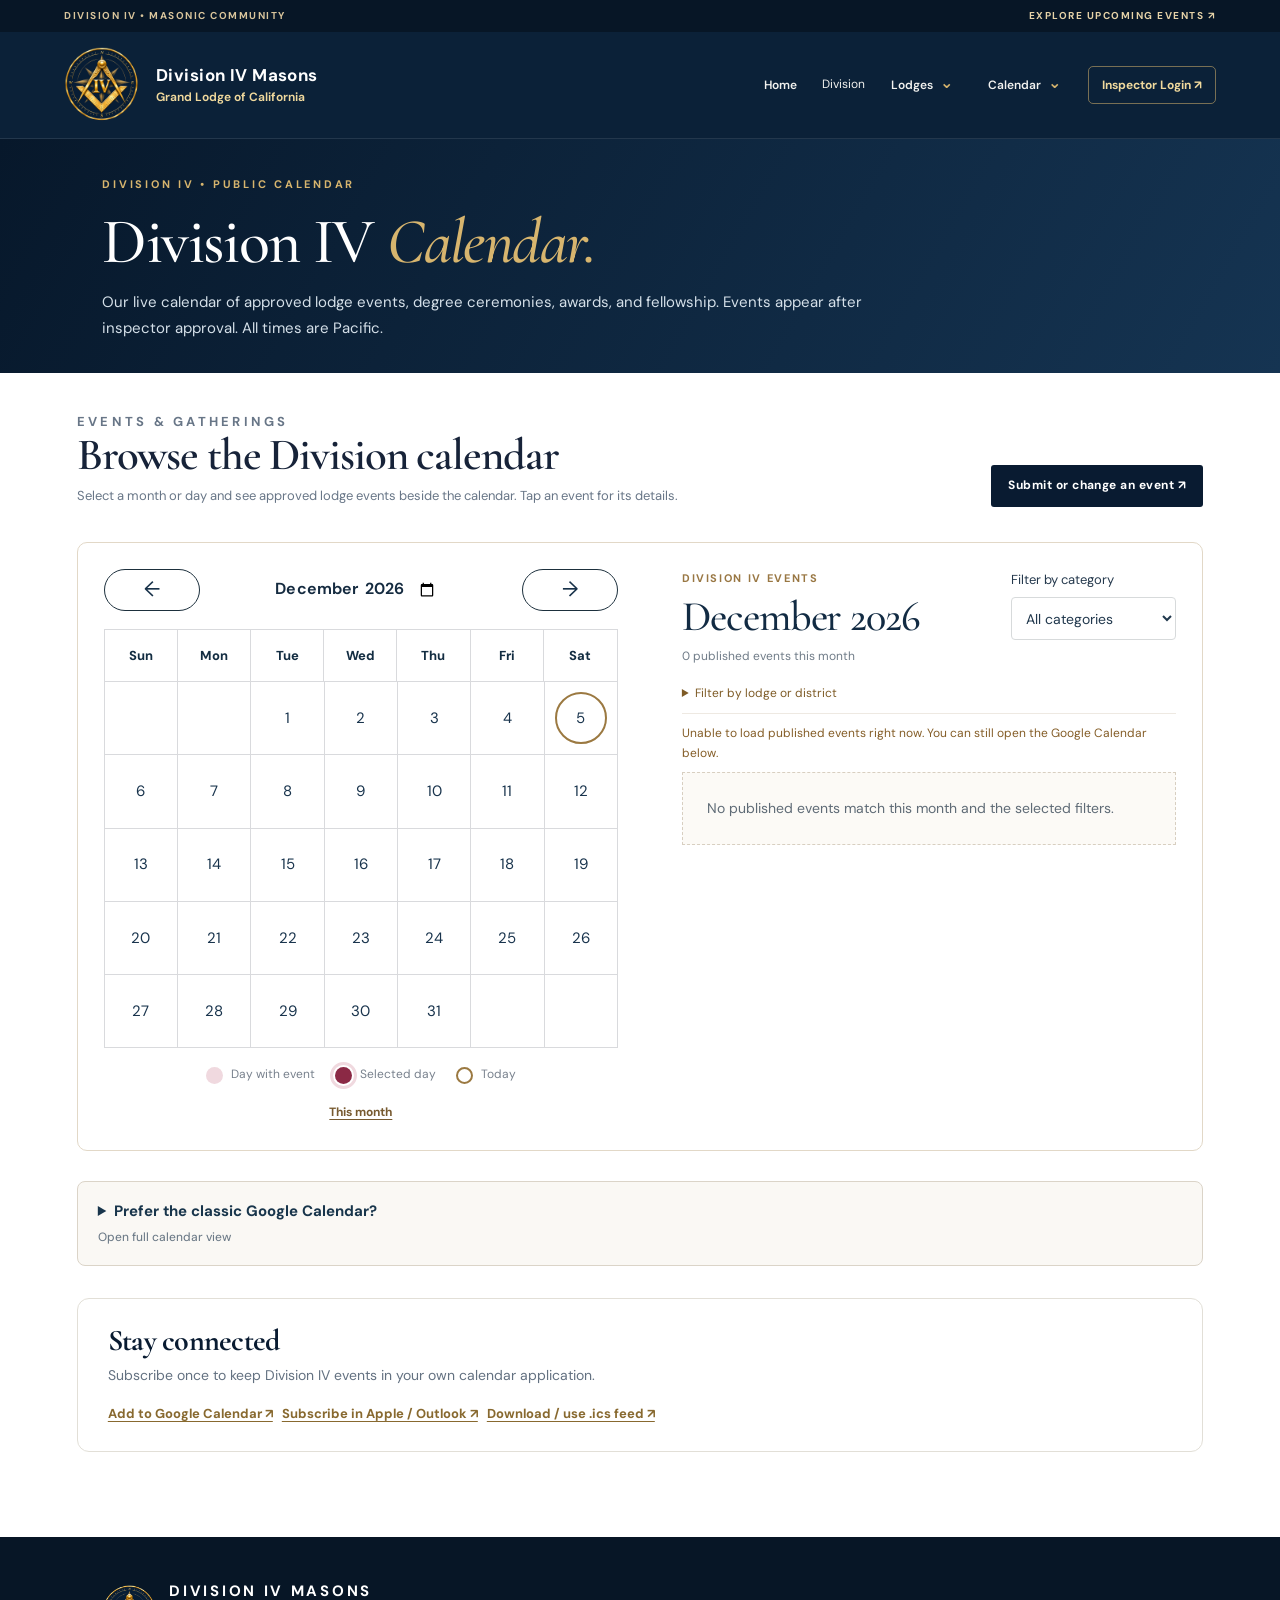
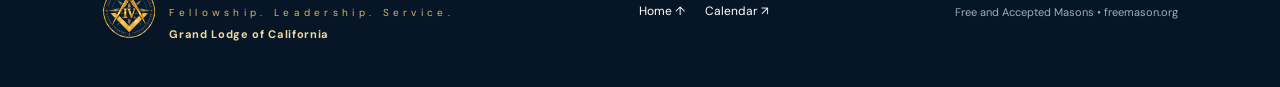
==== calendar/index.html @ aab70f27 "Correct uneven navy backdrop in approved Division IV emblem without altering gold details" ====
<!doctype html><html lang="en"><head><meta charset="utf-8"><meta name="viewport" content="width=device-width,initial-scale=1"><meta name="theme-color" content="#091b31"><meta name="description" content="Browse Division IV Masonic events, degrees, schools of instruction, and lodge gatherings. See event dates, times, locations, and details."><title>Calendar | Division IV Masons</title><link rel="icon" type="image/x-icon" href="/assets/favicon.ico?v=20261028"><link rel="icon" type="image/png" sizes="256x256" href="/assets/favicon.png?v=20261028"><link rel="apple-touch-icon" sizes="180x180" href="/assets/apple-touch-icon.png?v=20261028"><link rel="stylesheet" href="/styles.css?v=14">
<link rel="canonical" href="https://divisionivmasons.org/calendar/">
<meta property="og:type" content="website">
<meta property="og:site_name" content="Division IV Masons">
<meta property="og:locale" content="en_US">
<meta property="og:title" content="Division IV Calendar | Division IV Masons">
<meta property="og:description" content="Browse Division IV Masonic events, degrees, schools of instruction, and lodge gatherings. See event dates, times, locations, and details.">
<meta property="og:url" content="https://divisionivmasons.org/calendar/">
<meta property="og:image" content="https://divisionivmasons.org/assets/emblem.png?v=20261028b">
<meta property="og:image:type" content="image/png">
<meta property="og:image:width" content="620">
<meta property="og:image:height" content="620">
<meta property="og:image:alt" content="Division IV Masons gold-and-blue emblem">
<meta name="twitter:card" content="summary">
<meta name="twitter:title" content="Division IV Calendar | Division IV Masons">
<meta name="twitter:description" content="Browse Division IV Masonic events, degrees, schools of instruction, and lodge gatherings. See event dates, times, locations, and details.">
<meta name="twitter:image" content="https://divisionivmasons.org/assets/emblem.png?v=20261028b">
</head><body><div class="topline"><span>Division IV • Masonic Community</span><a href="/calendar/">Explore upcoming events ↗</a></div><header><div class="division-brand"><a class="brand-home" href="/" aria-label="Division IV Masons — home"><img src="/assets/emblem.png?v=20261028b" alt="Division IV Masons emblem"></a><div class="brand-copy"><a class="brand-name" href="/">Division IV Masons</a><a class="brand-affiliation" href="https://freemason.org/" target="_blank" rel="noopener noreferrer" aria-label="Grand Lodge of California — official website">Grand Lodge of California</a></div></div><button id="menu-toggle" aria-expanded="false" aria-controls="main-nav" aria-label="Open menu">☰</button><nav id="main-nav" aria-label="Main navigation">
  <a class="nav-home" href="/#home">Home</a>
  <a class="nav-division-direct" href="/#about">Division</a>
  <div class="nav-group">
    <button class="nav-trigger" type="button" aria-expanded="false" aria-controls="nav-lodges">Lodges <span class="nav-chevron" aria-hidden="true">⌄</span></button>
    <div class="nav-submenu" id="nav-lodges">
      <a href="/lodges/">Lodge Directory</a>
      <a href="https://member.freemason.org/public_lodges/search" target="_blank" rel="noopener noreferrer">Grand Lodge Finder ↗</a>
    </div>
  </div>
  <div class="nav-group">
    <button class="nav-trigger" type="button" aria-expanded="false" aria-controls="nav-calendar">Calendar <span class="nav-chevron" aria-hidden="true">⌄</span></button>
    <div class="nav-submenu" id="nav-calendar">
      <a href="/calendar/" aria-current="page">View Division IV Calendar</a>
      <a href="/events/" target="_blank" rel="noopener noreferrer">Submit / Update Event ↗</a>
    </div>
  </div>
  <a class="nav-inspector-login" href="/inspectors/">Inspector Login ↗</a>
</nav></header><main id="content">
<section class="calendar-hero"><p class="eyebrow">DIVISION IV • PUBLIC CALENDAR</p>
<h1>Division IV <em>Calendar.</em></h1>
<p>Our live calendar of approved lodge events, degree ceremonies, awards, and fellowship. Events appear after inspector approval. All times are Pacific.</p>
</section>
<section class="calendar-main" aria-labelledby="calendar-heading"><div class="calendar-container">
<div class="calendar-intro"><div><p class="kicker">EVENTS &amp; GATHERINGS</p><h2 id="calendar-heading">Browse the Division calendar</h2><p>Select a month or day and see approved lodge events beside the calendar. Tap an event for its details.</p></div>
<div class="calendar-buttons"><a class="btn navy" href="/events/" target="_blank" rel="noopener noreferrer">Submit or change an event ↗</a></div></div>
<section class="division-calendar-board" id="events-list" aria-labelledby="month-browser-heading">
  <div class="calendar-browser-layout">
    <div class="calendar-month-side">
      <div class="calendar-month-toolbar">
        <button id="month-prev" type="button" class="month-arrow" aria-label="Previous month">←</button>
        <label class="calendar-month-picker"><span class="visually-hidden">Choose month</span><input type="month" id="month-picker" aria-label="Choose month"></label>
        <button id="month-next" type="button" class="month-arrow" aria-label="Next month">→</button>
      </div>
      <div class="calendar-weekday-row" aria-hidden="true"><span>Sun</span><span>Mon</span><span>Tue</span><span>Wed</span><span>Thu</span><span>Fri</span><span>Sat</span></div>
      <div id="month-days" class="calendar-days-grid" role="group" aria-label="Select a day to filter events"><p class="calendar-feed-loading">Loading calendar…</p></div>
      <div class="calendar-legend" aria-label="Calendar legend"><span><i class="legend-dot"></i> Day with event</span><span><i class="legend-selected"></i> Selected day</span><span><i class="legend-today"></i> Today</span></div>
      <div class="month-side-actions"><button id="month-today" class="month-today" type="button">This month</button><button id="month-clear-day" class="month-clear-day" type="button" hidden>Show all days</button></div>
    </div>
    <div class="calendar-events-side">
      <div class="calendar-list-top">
        <div><p class="kicker">DIVISION IV EVENTS</p><h3 id="month-browser-heading">Calendar of Events</h3><p class="month-list-subtitle" id="month-list-summary" aria-live="polite">Loading published events…</p></div>
        <div class="month-filter"><label for="month-category-filter">Filter by category</label><select id="month-category-filter"><option value="">All categories</option></select></div>
      </div>
      <details class="month-advanced-filters"><summary>Filter by lodge or district</summary>
        <div class="month-filter-grid"><label>Host lodge<select id="month-lodge-filter"><option value="">All lodges</option></select></label><label>District<select id="month-district-filter"><option value="">All districts</option></select></label><button id="month-reset-filters" type="button">Clear filters</button></div>
      </details>
      <div id="month-events-message" class="month-events-message" role="status" aria-live="polite"></div>
      <div id="month-event-list" class="month-event-list" aria-label="Approved events for selected month"></div>
    </div>
  </div>
</section>
<dialog id="public-event-dialog" class="public-event-dialog" aria-label="Division IV event details"><button type="button" id="public-event-close" class="public-event-close" aria-label="Close event details">✕</button><div id="public-event-detail"></div></dialog>
<details class="google-calendar-drawer" id="classic-calendar">
  <summary>Prefer the classic Google Calendar? <span>Open full calendar view</span></summary>
  <div class="calendar-view-controls" role="group" aria-label="Google Calendar display mode"><span>Display:</span><button type="button" data-calendar-mode="AGENDA" aria-pressed="false">Agenda</button><button type="button" data-calendar-mode="MONTH" aria-pressed="true">Month</button></div>
  <div class="calendar-embed"><iframe title="Live Division IV Masonic Events Google Calendar" src="https://calendar.google.com/calendar/embed?src=dd8692800e837b4dd367c15738ed95f5fd198e95a30e9d7f1afb98ac3aa3fea5%40group.calendar.google.com&amp;ctz=America%2FLos_Angeles&amp;mode=MONTH&amp;showTitle=0&amp;showCalendars=0" loading="lazy" referrerpolicy="strict-origin-when-cross-origin" allowfullscreen></iframe></div>
  <p class="calendar-help">If Google Calendar doesn't display in your browser, <a id="calendar-external-link" href="https://calendar.google.com/calendar/embed?src=dd8692800e837b4dd367c15738ed95f5fd198e95a30e9d7f1afb98ac3aa3fea5%40group.calendar.google.com&amp;ctz=America%2FLos_Angeles" target="_blank" rel="noopener noreferrer"><u>open Google Calendar in a separate tab ↗</u></a>.</p>
</details>
<div class="calendar-subscriptions"><h3>Stay connected</h3>
<p>Subscribe once to keep Division IV events in your own calendar application.</p>
<div class="calendar-buttons">
<a href="https://calendar.google.com/calendar/u/0/r?cid=dd8692800e837b4dd367c15738ed95f5fd198e95a30e9d7f1afb98ac3aa3fea5%40group.calendar.google.com" target="_blank" rel="noopener noreferrer">Add to Google Calendar ↗</a>
<a href="webcal://calendar.google.com/calendar/ical/dd8692800e837b4dd367c15738ed95f5fd198e95a30e9d7f1afb98ac3aa3fea5%40group.calendar.google.com/public/basic.ics">Subscribe in Apple / Outlook ↗</a>
<a href="https://calendar.google.com/calendar/ical/dd8692800e837b4dd367c15738ed95f5fd198e95a30e9d7f1afb98ac3aa3fea5%40group.calendar.google.com/public/basic.ics" target="_blank" rel="noopener noreferrer">Download / use .ics feed ↗</a></div></div>
</div></section></main><footer><div class="footer-brand"><img src="/assets/emblem.png?v=20261028b" alt=""><span class="division-wordmark"><strong>DIVISION IV MASONS</strong><small>Fellowship. Leadership. Service.</small><span class="brand-affiliation">Grand Lodge of California</span></span></div><div class="footer-links"><a href="/">Home ↑</a><a href="/calendar/">Calendar ↗</a></div><small>Free and Accepted Masons • <a href="https://freemason.org/" target="_blank" rel="noopener noreferrer">freemason.org</a></small></footer><script src="/script.js?v=2" defer></script><script src="/month-calendar.js?v=1" defer></script></body></html>
---- styles.css ----
@import url('https://fonts.googleapis.com/css2?family=Cormorant+Garamond:wght@400;500;600;700&family=DM+Sans:wght@400;500;600;700&display=swap');
:root{--navy:#091b31;--deep:#061323;--navylight:#142b47;--gold:#d7b56e;--goldlight:#f0d99d;--cream:#faf6ed;--ink:#172339;--muted:#637181}*{box-sizing:border-box}html{scroll-behavior:smooth;scroll-padding-top:90px}body{margin:0;color:var(--ink);font:16px/1.65 'DM Sans',system-ui,sans-serif;background:#fff}a{text-decoration:none;color:inherit}button{font:inherit}.topline{min-height:32px;background:#071626;color:#d9c59c;display:flex;align-items:center;justify-content:space-between;padding:5px clamp(20px,5vw,80px);font-size:10px;font-weight:700;letter-spacing:.15em;text-transform:uppercase}.topline a{font-size:10px;color:#e6d3a8}header{background:#0b2138;display:flex;align-items:center;justify-content:space-between;gap:26px;padding:15px clamp(20px,5vw,80px);color:white;position:sticky;top:0;z-index:20;border-bottom:1px solid #ffffff19}.identity,.footer-brand{display:flex;align-items:center;gap:12px;min-width:max-content}.identity img{width:50px;height:50px;object-fit:contain}.identity strong,.footer-brand strong{display:block;letter-spacing:.18em;font-size:15px;line-height:1.2}.identity small,.footer-brand small{display:block;color:var(--gold);letter-spacing:.43em;font-size:10px;margin-top:5px}nav{display:flex;gap:clamp(12px,1.8vw,30px);align-items:center}nav a{font-size:12px;color:#f2f2ef;white-space:nowrap}nav a:hover,.footer-links a:hover{color:var(--goldlight)}#menu-toggle{display:none;border:1px solid #ffffff45;background:transparent;color:white;padding:6px 12px;border-radius:5px}.hero{background:radial-gradient(ellipse at 85% 45%,#1a3d5d 0,#0b2138 45%,#061526 100%);color:white;min-height:570px;position:relative;overflow:hidden;display:flex;align-items:center;padding:65px clamp(24px,8vw,130px)}.hero-inner{position:relative;z-index:2;max-width:730px}.hero-mark{position:absolute;right:4%;width:min(38vw,480px);opacity:.42;filter:drop-shadow(0 15px 40px #0008)}.eyebrow,.kicker{font-size:11px;letter-spacing:.25em;font-weight:700;color:var(--gold);margin:0 0 26px}h1,h2,h3,p{margin-top:0}h1,h2,h3{font-family:'Cormorant Garamond',Georgia,serif;line-height:1.03;letter-spacing:-.025em}h1{font-size:clamp(58px,7vw,108px);font-weight:500;margin-bottom:28px}h1 em,h2 em{font-weight:500;color:var(--gold);font-style:italic}h2{font-size:clamp(42px,4.7vw,70px);font-weight:600;margin-bottom:23px}.lead{max-width:600px;font-size:17px;line-height:1.8;color:#dbe0e4}.actions{display:flex;gap:14px;flex-wrap:wrap;margin-top:35px}.btn{display:inline-flex;justify-content:center;align-items:center;gap:16px;padding:13px 25px;font-size:12px;font-weight:700;letter-spacing:.04em;border-radius:3px;transition:transform .2s,background .2s}.btn:hover{transform:translateY(-2px)}.btn.gold{background:var(--gold);color:#0a1d30}.btn.gold:hover{background:var(--goldlight)}.btn.outline{border:1px solid #afbdc9;color:white}.btn.navy{background:var(--navy);color:white}.hero-foot{display:flex;align-items:center;gap:18px;color:#b3bdd0;font-size:10px;letter-spacing:.2em;margin-top:64px}.rule{display:block;width:40px;height:1px;background:var(--gold)}.features{display:grid;grid-template-columns:repeat(3,1fr);background:#f5f1e7;padding:20px clamp(24px,5vw,80px);gap:14px}.feature{display:flex;gap:18px;align-items:center;padding:24px;border-right:1px solid #c7c0b4}.feature:last-child{border:0}.symbol{font-size:34px;color:#aa8540;flex:none}.feature span{display:flex;flex-direction:column}.feature strong{font-family:'Cormorant Garamond',Georgia,serif;font-size:26px;line-height:1.1}.feature small{font-size:12px;color:#737986;margin-top:6px}.feature b{margin-left:auto;color:#aa8540}.section{padding:105px clamp(24px,8vw,130px)}.two-col{display:grid;grid-template-columns:1fr .85fr;gap:clamp(35px,7vw,130px)}.section .kicker{color:#a7833d}.body-copy{font-size:16px;line-height:1.95;color:#5a6574;max-width:640px}.body-copy p{margin-bottom:22px}.fine{display:block;color:#88919b;font-size:12px;margin-top:22px}.dark-section{background:#0e253d;color:white}.dark-section .kicker{color:var(--gold)}.section-head{display:flex;justify-content:space-between;align-items:end;gap:50px}.section-head p:last-child{max-width:400px;color:#b1c0cc;font-size:14px;line-height:1.9}.event-panel{margin-top:25px;background:#183650;border:1px solid #36546e;padding:34px;display:flex;align-items:center;gap:25px}.event-icon{font-size:58px;color:var(--gold)}.event-panel h3{font-size:32px;margin:0 0 10px}.event-panel p{max-width:570px;color:#bdcad4;font-size:14px}.side-actions{display:flex;flex-direction:column;align-items:center;gap:12px;margin-left:auto;min-width:185px}.text-link{font-size:12px;color:var(--goldlight)}.section-intro{max-width:680px;color:#5a6574;line-height:1.9}.pill-row{display:flex;gap:15px;margin-top:40px;flex-wrap:wrap}.pill-row span{border:1px solid #d7c6a4;border-radius:99px;padding:8px 23px;color:#aa8540;font-size:12px}.cream-section{background:#f5f1e7}.contact{text-align:center;background:#112b43;color:#fff}.contact h2{margin-bottom:14px}.contact p{color:#d1d9df;max-width:600px;margin:0 auto 27px}footer{background:#071626;color:white;padding:45px clamp(24px,8vw,130px);display:flex;align-items:center;justify-content:space-between;gap:30px;flex-wrap:wrap}footer img{width:55px}footer>small{font-size:11px;color:#9faebb}.footer-links{display:flex;gap:20px;font-size:12px}@media(max-width:1050px){#menu-toggle{display:block}nav{display:none;position:absolute;top:100%;left:0;right:0;background:#0b2138;flex-direction:column;align-items:stretch;padding:18px 24px;gap:0}nav.open{display:flex}nav a{padding:10px;border-bottom:1px solid #ffffff20}header{position:sticky}.hero-mark{right:-10%;width:52vw;opacity:.25}.features{grid-template-columns:1fr}.feature{border-right:0;border-bottom:1px solid #c7c0b4}.feature:last-child{border:0}.section-head{display:block}.side-actions{margin-left:0}.event-panel{flex-wrap:wrap}}@media(max-width:670px){.topline{display:none}.hero{min-height:570px;padding-top:70px;padding-bottom:50px}.hero-mark{width:76vw;right:-25%;top:15%;opacity:.16}.hero-foot{margin-top:42px}.two-col{grid-template-columns:1fr}.section{padding:75px 25px}.event-panel{padding:20px}.side-actions{align-items:flex-start}.footer-links{flex-wrap:wrap}footer{align-items:flex-start}h1{font-size:60px}}

/* Lodge directory */
.directory-hero{background:linear-gradient(126deg,#07182b,#153452);color:white;padding:75px clamp(24px,8vw,130px) 65px}.directory-hero h1{font-size:clamp(60px,7vw,88px);margin-bottom:17px}.directory-hero p:not(.eyebrow){max-width:700px;color:#d1dce4}.directory-stat{display:flex;flex-wrap:wrap;gap:27px;margin-top:35px;color:#d1dce4;font-size:14px}.directory-stat strong{font-size:29px;font-weight:600;color:#e5cb90;font-family:"Cormorant Garamond",serif;margin-right:5px}.directory-main{padding:40px clamp(24px,8vw,130px) 80px;background:#faf9f6}.directory-tools{background:#fff;border:1px solid #e3dfd6;border-radius:12px;display:flex;align-items:end;gap:16px;flex-wrap:wrap;padding:20px;box-shadow:0 4px 20px #0815260a}.directory-tools label{display:flex;flex-direction:column;gap:6px;min-width:195px;font-size:12px;font-weight:700;color:#30445a}.directory-tools .directory-search-label{flex:1;min-width:230px}.directory-tools input,.directory-tools select{border:1px solid #c8d0d8;background:#fff;color:#152c43;border-radius:6px;padding:12px;font:inherit;font-size:14px;min-height:46px}.directory-tools input:focus,.directory-tools select:focus{outline:2px solid #cfa24f;outline-offset:1px}.directory-tools button{background:#153452;color:white;border:0;border-radius:6px;padding:13px 20px;min-height:46px;cursor:pointer}.directory-count{font-size:13px;color:#657488;margin:24px 0 5px}.district-group{margin-top:40px}.district-heading{display:flex;justify-content:space-between;align-items:end;border-bottom:1px solid #d8d0c0;margin-bottom:21px;padding-bottom:12px}.district-heading h2{font-size:clamp(31px,3vw,43px);margin:0;color:#102a43}.district-heading .kicker{margin:0 0 6px}.district-heading>span{font-size:12px;color:#69798c}.lodge-grid{display:grid;grid-template-columns:repeat(3,minmax(0,1fr));gap:17px}.lodge-card{background:#fff;border:1px solid #e2dfd7;border-radius:10px;overflow:hidden;box-shadow:0 4px 14px #091b3110;display:flex;flex-direction:column}.lodge-card-head{display:flex;justify-content:space-between;align-items:start;gap:7px;padding:22px 20px 13px}.lodge-number{font-size:10px;letter-spacing:.13em;color:#a07c40;font-weight:700}.lodge-card h3{font-size:27px;line-height:1.2;margin:7px 0 0;color:#172c43}.district-tag{font-size:10px;white-space:nowrap;background:#f7f0e4;color:#866b39;border-radius:30px;padding:5px 9px}.lodge-card-body{padding:0 20px 12px}.lodge-card-body p{display:flex;gap:12px;font-size:13px;line-height:1.65;margin:13px 0;color:#29394b}.lodge-icon{font-size:18px;color:#b18c52;line-height:1.3}.lodge-card-body small{color:#7a8593;font-size:12px}.lodge-card-actions{margin-top:auto;padding:14px 20px;background:#f7f5f1;border-top:1px solid #e9e4da;display:flex;flex-wrap:wrap;gap:13px;font-size:12px;font-weight:700;color:#8d6b31}.lodge-card-actions a:hover{text-decoration:underline}.directory-note{max-width:850px;margin:38px 0 0;color:#6b7787;font-size:13px;line-height:1.7}.directory-empty{border:1px dashed #bac5ce;border-radius:10px;padding:30px;color:#6b7886;text-align:center;background:#fff}.lodge-card[hidden],.district-group[hidden],.directory-empty[hidden]{display:none!important}nav a[aria-current="page"]{color:var(--goldlight);border-bottom:1px solid var(--goldlight)}@media(max-width:1200px){.lodge-grid{grid-template-columns:repeat(2,minmax(0,1fr))}}@media(max-width:760px){.lodge-grid{grid-template-columns:1fr}.directory-hero{padding:55px 25px}.directory-main{padding:25px 20px 65px}.directory-tools label{width:100%}.directory-tools button{width:100%}.district-heading{align-items:center}.district-heading h2{font-size:32px}}


/* Main navigation dropdowns: shared by the homepage and lodge directory. */
#main-nav{gap:clamp(9px,1.45vw,24px)}
#main-nav .nav-home,#main-nav .nav-trigger{display:inline-flex;align-items:center;gap:7px;white-space:nowrap;font-size:12px;font-weight:600;line-height:1.5}
#main-nav .nav-home{padding:12px 6px}
#main-nav .nav-trigger{border:0;border-radius:5px;background:transparent;color:#f2f2ef;cursor:pointer;padding:12px 8px}
#main-nav .nav-trigger:hover,#main-nav .nav-trigger:focus-visible,
#main-nav .nav-group.expanded>.nav-trigger,#main-nav .nav-group:hover>.nav-trigger{color:var(--goldlight)}
#main-nav .nav-trigger:focus-visible,#main-nav a:focus-visible{outline:2px solid var(--gold);outline-offset:3px}
#main-nav .nav-chevron{color:var(--gold);font-size:16px;line-height:.6;margin-top:-4px;transition:transform .18s ease}
#main-nav .nav-group.expanded .nav-chevron{transform:rotate(180deg)}
#main-nav .nav-group{display:flex;align-items:center;position:relative}
#main-nav .nav-submenu{display:none;position:absolute;top:100%;left:0;min-width:235px;padding:8px;background:#102c49;border:1px solid #ffffff26;border-top:2px solid var(--gold);border-radius:0 0 9px 9px;box-shadow:0 20px 32px #0005;z-index:30}
#main-nav .nav-group.expanded>.nav-submenu{display:block}
#main-nav .nav-submenu a{display:block;padding:11px 13px;border:0;border-radius:5px;color:#f3f3f0;font-weight:500;font-size:12px;line-height:1.45;white-space:nowrap}
#main-nav .nav-submenu a:hover,#main-nav .nav-submenu a:focus-visible{background:#ffffff12;color:var(--goldlight)}
#main-nav .nav-submenu a[aria-current="page"]{background:#ffffff10;border:0;color:var(--goldlight);font-weight:750}
@media (hover:hover) and (min-width:1051px){
  #main-nav .nav-group:hover>.nav-submenu{display:block}
}
@media (max-width:1050px){
  #main-nav{gap:0;max-height:calc(100dvh - 80px);overflow-y:auto;overscroll-behavior:contain;box-shadow:0 18px 28px #0004}
  #main-nav .nav-home{display:block;font-size:14px;padding:14px 11px;border-bottom:1px solid #ffffff22}
  #main-nav .nav-group{display:block;width:100%;border-bottom:1px solid #ffffff22}
  #main-nav .nav-trigger{display:flex;justify-content:space-between;width:100%;padding:14px 11px;font-size:14px;border-radius:0}
  #main-nav .nav-submenu{position:static;min-width:0;width:100%;padding:4px 8px 8px 18px;box-shadow:none;border:0;border-radius:0;background:#112e4b}
  #main-nav .nav-submenu a{font-size:13px;padding:11px 12px;border:0}
  #main-nav .nav-group:hover>.nav-trigger{color:#f2f2ef}
  #main-nav .nav-group.expanded>.nav-trigger{color:var(--goldlight)}
}
@media (prefers-reduced-motion:reduce){#main-nav .nav-chevron{transition:none}}


/* The Division IV calendar is embedded on its GitHub Pages calendar page. */
.calendar-hero{padding:58px clamp(24px,8vw,130px) 38px;background:linear-gradient(120deg,#07182b,#153452);color:#fff}
.calendar-hero .eyebrow{margin-bottom:16px}
.calendar-hero h1{font-size:clamp(50px,6vw,82px);margin-bottom:14px}
.calendar-hero p:not(.eyebrow){max-width:760px;color:#d5e0e9;font-size:15px;line-height:1.75;margin-bottom:0}
.calendar-main{background:#faf9f6;padding:40px clamp(24px,6vw,100px) 85px}
.calendar-container{max-width:1430px;margin:0 auto}
.calendar-intro{display:flex;align-items:end;justify-content:space-between;gap:20px;flex-wrap:wrap;margin-bottom:20px}
.calendar-intro h2{font-size:clamp(33px,3.5vw,48px);margin:0 0 7px}
.calendar-intro p{margin:0;color:#687687;font-size:13px}
.calendar-buttons{display:flex;gap:9px;flex-wrap:wrap;align-items:center}
.calendar-buttons .btn{font-size:12px;padding:11px 17px}
.calendar-embed{background:white;border:1px solid #d8dfe6;border-radius:12px;overflow:hidden;box-shadow:0 12px 35px #091b3115}
.calendar-embed iframe{display:block;width:100%;height:min(76vw,780px);min-height:640px;border:0;background:white}
.calendar-help{font-size:13px;color:#637181;margin:16px 2px 0;line-height:1.7}
.calendar-subscriptions{margin-top:32px;padding:27px 30px;background:white;border:1px solid #e2dfd7;border-radius:12px}
.calendar-subscriptions h3{font-size:30px;color:var(--navy);margin-bottom:7px}
.calendar-subscriptions p{color:#637181;font-size:14px;margin:0 0 16px}
.calendar-subscriptions .calendar-buttons a{font-size:13px;font-weight:700;color:#88692f;text-decoration:underline;text-underline-offset:3px}
.calendar-subscriptions .calendar-buttons a:hover{color:#112b43}
@media(max-width:750px){.calendar-hero{padding:45px 24px}.calendar-main{padding:24px 12px 60px}.calendar-intro{padding:0 10px}.calendar-intro h2{font-size:33px}.calendar-intro p{font-size:12px}.calendar-embed iframe{height:640px;min-height:640px}.calendar-buttons .btn{flex:1;min-width:175px;text-align:center}.calendar-subscriptions{padding:20px}.calendar-subscriptions .calendar-buttons{align-items:flex-start;flex-direction:column}}


/* Clearer mobile calendar; agenda is the initial view on phones. */
.calendar-view-controls{display:flex;gap:6px;align-items:center;flex-wrap:wrap;margin:0 0 15px}
.calendar-view-controls span{font-size:12px;color:#617084;font-weight:700;margin-right:4px}
.calendar-view-controls button{border:1px solid #c2cbd6;background:#fff;border-radius:7px;padding:9px 16px;color:#1b334b;cursor:pointer;font:600 13px 'DM Sans',sans-serif}
.calendar-view-controls button.is-active,.calendar-view-controls button[aria-pressed=true]{background:#102a43;color:white;border-color:#102a43}
.calendar-view-controls button:focus-visible{outline:3px solid #d7b56e;outline-offset:2px}
@media(max-width:750px){.calendar-view-controls{padding:0 2px}.calendar-embed iframe{min-height:540px;height:72vh;max-height:700px}}

/* Persistent one-click inspector login. */
#main-nav .nav-inspector-login{display:inline-flex;align-items:center;color:#f0d99d;border:1px solid #d7b56e88;border-radius:5px;padding:10px 13px;font-size:12px;font-weight:700;line-height:1.4}
#main-nav .nav-inspector-login:hover{background:#d7b56e1a;color:#fff}
@media(max-width:1050px){#main-nav .nav-inspector-login{display:block;border-radius:0;border:0;border-bottom:1px solid #ffffff22;padding:15px 11px;font-size:14px}}

/* Division IV identity: large home-link emblem, unified name, independent Grand Lodge link. */
header .division-brand{display:flex;align-items:center;gap:16px;min-width:0;flex-shrink:0}
header .brand-home{display:flex;align-items:center;justify-content:center;flex-shrink:0;border-radius:5px}
header .brand-home img{display:block;width:76px;height:76px;object-fit:contain}
header .brand-copy{display:flex;flex-direction:column;align-items:flex-start;gap:5px;min-width:0}
header .brand-name{color:#fff;font-family:'DM Sans',system-ui,sans-serif;font-size:clamp(17px,1.2vw,21px);font-weight:700;letter-spacing:.025em;line-height:1.2;white-space:nowrap}
header .brand-affiliation{color:var(--goldlight);font-family:'DM Sans',system-ui,sans-serif;font-size:clamp(12px,.92vw,14px);font-weight:650;letter-spacing:0;line-height:1.3;white-space:nowrap;transition:color .15s ease}
header .brand-affiliation:hover,header .brand-affiliation:focus-visible{color:#fff;text-decoration:underline;text-underline-offset:4px}
header .brand-name:hover,header .brand-name:focus-visible{color:var(--goldlight)}
header .brand-home:hover img{filter:brightness(1.15)}
header .brand-home:focus-visible,header .brand-name:focus-visible,header .brand-affiliation:focus-visible{outline:2px solid var(--gold);outline-offset:4px}
.footer-brand .division-wordmark{display:flex;flex-direction:column;align-items:flex-start;min-width:0}
.footer-brand .brand-affiliation{display:block;color:var(--goldlight);font-family:'DM Sans',system-ui,sans-serif;font-size:11px;font-weight:700;letter-spacing:.06em;line-height:1.45;margin-top:5px}
@media(max-width:1050px){header .division-brand{gap:12px}header .brand-home img{width:68px;height:68px}}
@media(max-width:670px){
 header{gap:10px;padding-left:15px;padding-right:15px}
 header .division-brand{gap:10px}
 header .brand-home img{width:55px;height:55px}
 header .brand-copy{gap:3px}
 header .brand-name{font-size:15px;letter-spacing:0}
 header .brand-affiliation{font-size:11px}
}
@media(max-width:365px){
 header .brand-home img{width:45px;height:45px}
 header .brand-name{font-size:13px}
 header .brand-affiliation{font-size:10px}
}
@media(prefers-reduced-motion:reduce){header .brand-affiliation{transition:none}}

/* Homepage live upcoming events (read-only, published calendar records). */
.upcoming-section{padding-top:76px;padding-bottom:82px}
.upcoming-heading{display:flex;justify-content:space-between;align-items:end;gap:28px;margin-bottom:30px}
.upcoming-heading>div{max-width:720px}
.upcoming-heading .kicker{margin-bottom:16px}
.upcoming-heading h2{font-size:clamp(40px,4.5vw,64px);margin:0}
.upcoming-heading>p{max-width:345px;font-size:14px;line-height:1.8;color:#bdcad4;margin:0 0 5px}
.upcoming-grid{display:grid;grid-template-columns:repeat(2,minmax(0,1fr));gap:16px}
.upcoming-card{display:flex;align-items:stretch;gap:22px;background:#173650;border:1px solid #385470;border-radius:6px;padding:24px;min-width:0;transition:border-color .18s ease,transform .18s ease}
.upcoming-card:hover{border-color:#c8a45d;transform:translateY(-2px)}
.upcoming-date{min-width:73px;border-right:1px solid #ffffff29;padding:2px 20px 0 0;display:flex;flex-direction:column;align-items:center;text-align:center;justify-content:flex-start;color:var(--goldlight)}
.upcoming-month{font-size:11px;font-weight:750;letter-spacing:.18em}
.upcoming-day{font-family:'Cormorant Garamond',Georgia,serif;font-size:53px;font-weight:600;line-height:.98;margin:3px 0}
.upcoming-weekday{font-size:12px;color:#d6dfe7}
.upcoming-details{display:flex;flex-direction:column;align-items:flex-start;min-width:0;flex:1}
.upcoming-details h3{font-size:clamp(22px,2.1vw,30px);line-height:1.1;font-weight:600;margin:0 0 15px;overflow-wrap:anywhere}
.upcoming-meta{font-size:13px;color:#d4e0e9;line-height:1.6;margin:0 0 4px;overflow-wrap:anywhere}
.upcoming-card-link{display:inline-block;margin-top:auto;padding-top:14px;color:var(--goldlight);font-size:12px;font-weight:700;text-decoration:underline;text-underline-offset:4px}
.upcoming-card-link:hover{color:white}
.upcoming-card-link:focus-visible{outline:2px solid var(--goldlight);outline-offset:5px}
.upcoming-status{padding:28px 30px;color:#e1e7ec;border:1px solid #385470;background:#173650;border-radius:6px;font-size:14px;margin:0}
.upcoming-status.is-error{color:#f3ddbe}
.upcoming-footer{display:flex;justify-content:space-between;align-items:center;gap:24px;margin-top:25px}
.upcoming-footer span{font-size:12px;line-height:1.7;color:#bdcad4}
@media(max-width:1120px){.upcoming-heading{display:block}.upcoming-heading>p{max-width:650px;margin-top:16px}}
@media(max-width:850px){.upcoming-grid{grid-template-columns:1fr}}
@media(max-width:670px){
 .upcoming-section{padding-top:58px;padding-bottom:64px}
 .upcoming-heading h2{font-size:44px}
 .upcoming-card{padding:18px;gap:15px}
 .upcoming-date{min-width:62px;padding-right:14px}
 .upcoming-day{font-size:44px}
 .upcoming-details h3{font-size:24px}
 .upcoming-footer{align-items:flex-start;flex-direction:column;gap:18px}
}
@media(prefers-reduced-motion:reduce){.upcoming-card{transition:none}.upcoming-card:hover{transform:none}}

/* Homepage refresh: controlled widths, measured spacing and a balanced navy/ivory/gold palette. */
.hero{min-height:510px;padding-top:55px;padding-bottom:55px}
.hero-foot{margin-top:43px}
.upcoming-section{background:#102941;padding:62px clamp(22px,5vw,84px) 66px}
.upcoming-inner{width:100%;max-width:1360px;margin:0 auto}
.upcoming-heading{display:block;max-width:900px;margin:0 0 26px}
.upcoming-heading>div{max-width:none}
.upcoming-heading h2{font-size:clamp(38px,4.2vw,59px);line-height:1.09;margin:0}
.upcoming-heading .kicker{margin-bottom:12px}
.upcoming-heading>p{max-width:650px;margin:12px 0 0;color:#d0d9e2;font-size:15px;line-height:1.6}
.upcoming-grid{gap:14px}
.upcoming-card{gap:20px;padding:20px 22px;background:#1b3953;border-color:#3c5771;border-radius:5px}
.upcoming-date{min-width:78px;padding-right:20px}
.upcoming-day{font-size:50px}
.upcoming-details h3{font-size:clamp(23px,2vw,28px);line-height:1.14;margin-bottom:10px}
.upcoming-meta{line-height:1.55;font-size:13px;margin:0 0 5px}
.upcoming-host{color:#f0d99d;font-weight:700}
.upcoming-time{font-weight:700;color:#fff}
.upcoming-location{color:#c8d7e3}
.upcoming-card-link{padding-top:8px}
.upcoming-footer{margin-top:19px}
.division-overview{background:linear-gradient(180deg,#f0e8d9 0%,#e9dfcd 100%);border-top:1px solid #d5c4a3;border-bottom:1px solid #d5c4a3;padding:69px clamp(24px,6vw,94px) 76px;scroll-margin-top:90px}
.overview-inner{display:grid;grid-template-columns:minmax(0,1.1fr) minmax(0,.9fr);align-items:center;gap:clamp(30px,6vw,92px);max-width:1320px;margin:0 auto}
.division-overview .kicker{color:#9d783d;margin:0 0 13px}
.overview-main h2{color:#142d46;font-size:clamp(42px,4.2vw,59px);line-height:1.08;margin:0 0 21px}
.overview-main p:not(.kicker){max-width:690px;font-size:15px;line-height:1.77;color:#48596b;margin:0 0 14px}
.overview-main p.overview-lead{font-size:17px;color:#263a50}
.overview-grand-link{display:inline-block;margin-top:12px;font-size:13px;font-weight:700;color:#856123;text-decoration:underline;text-underline-offset:4px}
.overview-grand-link:hover{color:#142d46}
.overview-lodges{scroll-margin-top:100px;background:#fffdf8;border:1px solid #d7c6a7;border-left:4px solid #c4a05c;border-radius:6px;padding:27px 32px 30px;box-shadow:0 12px 32px #10253c0b}
.overview-count{font-family:'Cormorant Garamond',Georgia,serif;font-size:68px;line-height:1;color:#a07b3f;font-weight:600;margin:0 0 9px}
.overview-count span{font:700 12px/1.5 'DM Sans',system-ui,sans-serif;letter-spacing:.12em;text-transform:uppercase;color:#6b7480}
.overview-lodges h3{font-size:clamp(30px,2.9vw,40px);color:#142d46;line-height:1.13;margin:0 0 12px}
.overview-lodges p:not(.kicker){color:#526073;font-size:14px;line-height:1.7;margin:0 0 20px}
.overview-lodges .btn.navy{background:#142d46;font-size:12px}
.overview-lodges .btn.navy:hover{background:#23486b;color:#fff}
.homepage-cta{background:#0e253d;color:#fff;padding:46px clamp(24px,6vw,94px) 50px;scroll-margin-top:90px}
.homepage-cta-inner{max-width:1320px;margin:0 auto;display:flex;justify-content:space-between;align-items:center;gap:34px}
.homepage-cta .kicker{color:#dfba73;margin:0 0 12px}
.homepage-cta h2{font-size:clamp(33px,3.1vw,48px);line-height:1.15;margin:0 0 9px}
.homepage-cta p:not(.kicker){font-size:14px;color:#ccd7e1;line-height:1.65;margin:0;max-width:620px}
.homepage-cta-actions{display:flex;gap:12px;flex-wrap:wrap;flex-shrink:0}
.homepage-cta-actions .btn{font-size:12px;padding:12px 19px}
.homepage-cta-actions .btn.outline:hover{background:#ffffff15}
@media(max-width:900px){
 .overview-inner{grid-template-columns:1fr;gap:27px}
 .overview-lodges{max-width:650px;width:100%}
 .homepage-cta-inner{align-items:flex-start;flex-direction:column;gap:23px}
}
@media(max-width:670px){
 .hero{min-height:0;padding-top:64px;padding-bottom:55px}
 .upcoming-section{padding:49px 22px 54px}
 .upcoming-heading h2{font-size:43px}
 .upcoming-heading>p{font-size:14px}
 .upcoming-card{padding:17px;gap:14px}
 .upcoming-date{min-width:66px;padding-right:12px}
 .upcoming-details h3{font-size:23px}
 .division-overview{padding:55px 22px 61px}
 .overview-main h2{font-size:46px}
 .overview-main p:not(.kicker){font-size:14px}
 .overview-main p.overview-lead{font-size:16px}
 .overview-lodges{padding:23px 24px 26px}
 .overview-count{font-size:61px}
 .homepage-cta{padding:43px 22px 48px}
 .homepage-cta-actions{width:100%}
 .homepage-cta-actions .btn{flex:1;min-width:155px}
}

/* Homepage palette re-balance: warm calendar panel above deep blue Division overview. */
.upcoming-section{
 background:linear-gradient(180deg,#f0e8d9 0%,#e8dcc5 100%);
 border-top:1px solid #d9c8a9;
 border-bottom:1px solid #d5c09b;
 color:#142d46
}
.upcoming-section .kicker{color:#805f2c}
.upcoming-section h2{color:#142d46}
.upcoming-section h2 em{color:#825b24}
.upcoming-section .upcoming-heading>p{color:#46596a}
.upcoming-section .upcoming-card{
 background:#fffdf8;
 color:#142d46;
 border-color:#d3c2a5;
 box-shadow:0 7px 22px #3428140c
}
.upcoming-section .upcoming-card:hover{border-color:#9c793e;box-shadow:0 9px 25px #34281419}
.upcoming-section .upcoming-date{color:#966a2e;border-right-color:#ddcba9}
.upcoming-section .upcoming-weekday{color:#516273}
.upcoming-section .upcoming-details h3{color:#142d46}
.upcoming-section .upcoming-meta{color:#526273}
.upcoming-section .upcoming-host{color:#805b23}
.upcoming-section .upcoming-time{color:#142d46}
.upcoming-section .upcoming-location{color:#526273}
.upcoming-section .upcoming-card-link{color:#79551f}
.upcoming-section .upcoming-card-link:hover{color:#142d46}
.upcoming-section .upcoming-card-link:focus-visible{outline-color:#79551f}
.upcoming-section .upcoming-status{color:#253950;background:#fffdf8;border-color:#d3c2a5}
.upcoming-section .upcoming-status.is-error{color:#823d2c}
.upcoming-section .upcoming-footer span{color:#526273}
.division-overview{
 background:linear-gradient(140deg,#163954 0%,#0e2943 100%);
 color:#f3f6f8;
 border-top:0;
 border-bottom:1px solid #ffffff22
}
.division-overview .kicker{color:#f0d99d}
.division-overview .overview-main h2{color:#fff}
.division-overview .overview-main h2 em{color:#e5c587}
.division-overview .overview-main p:not(.kicker){color:#d1dde7}
.division-overview .overview-main p.overview-lead{color:#f3f6f9}
.division-overview .overview-grand-link{color:#f0d99d}
.division-overview .overview-grand-link:hover{color:#fff}
.division-overview .overview-grand-link:focus-visible{outline:2px solid #f0d99d;outline-offset:4px}
.division-overview .overview-lodges{background:#fffdf8;border-color:#d7c6a7;border-left-color:#c4a05c}
.division-overview .overview-lodges .kicker{color:#8d6a34}
.homepage-cta{background:#081e33;border-top:1px solid #cfad69}

/* Mobile-first published event directory, correction request, and admin operations. */
#events-list{background:#fff;border:1px solid #e2d8c7;border-radius:10px;padding:26px;margin-bottom:30px;scroll-margin-top:100px}
.public-events-intro{display:flex;justify-content:space-between;align-items:center;gap:20px;margin-bottom:18px}
.public-events-intro h3{font-size:34px;color:#142d46;margin:5px 0 8px}
.public-events-intro .kicker{margin:0}
.public-events-intro p{color:#526273;font-size:14px;margin:0}
#events-list-count{color:#79551f;font-weight:700;font-size:13px;white-space:nowrap}
.public-event-filters{display:grid;grid-template-columns:repeat(4,minmax(0,1fr));gap:12px;align-items:end;margin:23px 0 17px}
.public-event-filters label{display:flex;flex-direction:column;gap:5px;font-size:12px;font-weight:700;color:#24394f;min-width:0}
.public-event-filters select,.public-event-filters input{border:1px solid #c8cdd2;background:white;border-radius:5px;padding:11px 9px;font:inherit;font-size:13px;min-height:45px;max-width:100%;width:100%;color:#162c41}
.public-event-filters button{grid-column:1 / -1;justify-self:start;cursor:pointer}
.public-events-results{display:grid;grid-template-columns:repeat(2,minmax(0,1fr));gap:12px}
.public-event-card{display:flex;gap:16px;padding:20px;background:#faf9f6;border:1px solid #e0d5c3;border-radius:7px}
.public-event-date{min-width:73px;border-right:1px solid #d9cdb8;padding-right:16px;color:#926927;text-align:center;display:flex;flex-direction:column;font-size:12px}
.public-event-date strong{font:600 26px/1.15 'Cormorant Garamond',Georgia,serif}
.public-event-body{min-width:0}
.public-event-type{display:block;color:#8d6b32;font-size:11px;font-weight:750;letter-spacing:.07em;text-transform:uppercase}
.public-event-body h3{font-size:26px;line-height:1.1;margin:7px 0 11px;color:#142d46}
.public-event-body h3 a{text-decoration:underline;text-decoration-color:#d2b577;text-underline-offset:5px}
.public-event-body h3 a:hover{color:#856227}
.public-event-info{color:#485869;font-size:13px;line-height:1.5;margin:0 0 5px}
.public-event-district{font-size:11px;color:#84622a;font-weight:700}
.public-events-empty{grid-column:1/-1;padding:19px;background:#faf9f6;color:#526273;border-radius:5px}
.public-events-status{font-size:13px;color:#8b5437;margin-bottom:10px}
.public-event-dialog{max-width:690px;width:min(92vw,690px);max-height:86vh;overflow:auto;border-radius:9px;border:1px solid #d2bd97;padding:30px 34px;color:#142d46;box-shadow:0 20px 60px #06162666}
.public-event-dialog::backdrop{background:#071b2cbb}
.public-event-dialog h2{font-size:clamp(32px,4vw,45px);margin:12px 35px 19px 0}
.public-event-close{float:right;border:1px solid #b8c2c9;border-radius:4px;background:#fff;color:#142d46;padding:7px 13px;cursor:pointer;font-size:17px}
.public-event-detail-line{font-size:14px;line-height:1.6;margin-bottom:9px}
.public-event-description{border-top:1px solid #e5dccb;margin-top:21px;padding-top:17px;font-size:14px;line-height:1.7}
.public-event-detail-actions{margin-top:20px}
.nav-division-direct{font-size:12px;color:#f2f2ef;white-space:nowrap}
.nav-division-direct:hover{color:var(--goldlight)}
#lodge-correction{scroll-margin-top:90px;padding:23px 26px;margin:34px 0 0;background:#f1ebe0;border:1px solid #d8c8aa;border-radius:9px}
#lodge-correction h3{color:#142d46;font-size:34px;margin:0 0 10px}
#lodge-correction p{color:#516273;font-size:14px;margin:0 0 16px}
.lodge-correction-grid{display:grid;grid-template-columns:repeat(2,minmax(0,1fr));gap:15px}
.lodge-correction-grid label{display:flex;flex-direction:column;gap:6px;font-size:12px;font-weight:700;color:#1d374d}
.lodge-correction-grid input,.lodge-correction-grid select,.lodge-correction-grid textarea{border:1px solid #bbc1c5;border-radius:5px;background:white;padding:10px;font:inherit;font-size:14px;color:#142d46;width:100%}
.lodge-correction-grid .wide{grid-column:1/-1}
.lodge-correction-grid .btn{border:0;cursor:pointer;justify-self:start}
.lodge-correction-note{font-size:12px!important}
#lodge-correction-status{font-size:13px;font-weight:650;color:#153954}
.operations-checklist{padding:20px 22px;border:1px solid #d1dce4;background:#f5f8fa;border-radius:8px;margin-bottom:24px}
.operations-checklist h3{margin:0 0 12px;color:#142d46}
.operations-checklist li{margin:8px 0;line-height:1.6;font-size:14px}
.operations-checklist a{color:#23496c;text-decoration:underline}
@media(max-width:1050px){#main-nav .nav-division-direct{font-size:14px;padding:14px 11px;border-bottom:1px solid #ffffff22;display:block}}
@media(max-width:850px){.public-event-filters{grid-template-columns:repeat(2,minmax(0,1fr))}.public-events-results{grid-template-columns:1fr}}
@media(max-width:600px){#events-list{padding:18px;margin-bottom:25px}.public-events-intro{flex-direction:column;align-items:flex-start;gap:7px}.public-event-filters{grid-template-columns:1fr}.public-event-card{padding:16px;gap:12px}.public-event-date{min-width:62px;padding-right:12px}.public-event-dialog{padding:20px}.lodge-correction-grid{grid-template-columns:1fr}#lodge-correction{padding:18px 17px}}

/* Entire upcoming event card opens its public details. */
.upcoming-card-clickable{cursor:pointer}
.upcoming-card-clickable:focus-visible{outline:3px solid #916b34;outline-offset:3px}

/* Concealed antispam field: visible only to automated form fillers. */
.correction-honeypot{position:absolute!important;left:-9999px!important;width:1px;height:1px;overflow:hidden}

/* Make the boundary between lodge records and individual calendar events explicit. */
.correction-scope{border-left:4px solid #ad8544;background:#fffdf7;border-radius:4px;padding:16px 19px;margin:16px 0 24px;color:#22394e}
.correction-scope strong{display:block;font-size:14px;line-height:1.5;color:#18334a}
#lodge-correction .correction-scope p{margin:7px 0 12px;color:#41566a;font-size:13px;line-height:1.6}
.correction-event-link{display:inline-block;color:#6d4b19;text-decoration:underline;text-underline-offset:4px;font-size:13px;font-weight:750}
.correction-event-link:hover{color:#132e45}
.correction-event-link:focus-visible{outline:2px solid #926b2c;outline-offset:4px}


/* Division IV month calendar: reference-inspired two-column date grid + event timeline. */
.visually-hidden{position:absolute!important;width:1px;height:1px;overflow:hidden;clip:rect(0,0,0,0);white-space:nowrap}
.calendar-hero{padding-top:36px;padding-bottom:31px}
.calendar-hero h1{font-size:clamp(43px,5vw,67px)}
.calendar-main{background:#fff;padding-top:38px}
.calendar-intro{margin-bottom:35px}
.division-calendar-board{margin:0 auto 38px;scroll-margin-top:90px}
.calendar-browser-layout{display:grid;grid-template-columns:minmax(0,1.04fr) minmax(0,1fr);column-gap:clamp(26px,5vw,78px);align-items:start}
.calendar-month-side{min-width:0}
.calendar-month-toolbar{display:grid;grid-template-columns:96px minmax(135px,1fr) 96px;align-items:center;gap:12px;margin-bottom:18px}
.month-arrow{background:#fff;color:#173149;border:1px solid #1d303d;border-radius:25px;min-height:42px;padding:7px 14px;font-size:21px;line-height:1;cursor:pointer;transition:background .15s,color .15s}
.month-arrow:hover{background:#193a52;color:#fff}
.month-arrow:focus-visible,.month-date:focus-visible,.month-event-row:focus-visible{outline:3px solid #b9985b;outline-offset:2px}
.calendar-month-picker{justify-self:center;max-width:100%}
.calendar-month-picker input{border:0;background:transparent;color:#152b40;font:650 16px/1.3 'DM Sans',system-ui,sans-serif;letter-spacing:.01em;text-align:center;box-sizing:border-box;min-width:0;width:220px;max-width:100%;padding:7px 34px 7px 12px;cursor:pointer}
.calendar-weekday-row{display:grid;grid-template-columns:repeat(7,minmax(0,1fr));border:1px solid #d9dadd;border-bottom:0;background:#fff}
.calendar-weekday-row span{font-size:13px;font-weight:750;text-align:center;color:#132d42;padding:15px 1px;border-right:1px solid #d9dadd}
.calendar-weekday-row span:last-child{border-right:0}
.calendar-days-grid{display:grid;grid-template-columns:repeat(7,minmax(0,1fr));border-left:1px solid #d9dadd;border-top:1px solid #d9dadd;background:#fff}
.calendar-days-grid>.month-date,.calendar-days-grid>.month-blank{aspect-ratio:1 / 1;min-height:58px;border:0;border-right:1px solid #d9dadd;border-bottom:1px solid #d9dadd;position:relative;display:flex;justify-content:center;align-items:center;padding:4px;background:#fff}
.calendar-days-grid>.month-date{cursor:pointer;color:#19344d;font-size:15px;transition:background .13s}
.calendar-days-grid>.month-date:hover{background:#f6f0e7}
.month-date-number{display:grid;place-items:center;width:44px;height:44px;border-radius:50%;position:relative;z-index:1}
.month-date.has-events .month-date-number{background:#f0d9df;color:#1b2c41}
.month-date.selected .month-date-number{background:#8b2945!important;color:#fff}
.month-date.today .month-date-number{outline:2px solid #9b7941;outline-offset:2px}
.month-date-mark{display:none}
.calendar-feed-loading{padding:12px;font-size:13px;color:#68788a}
.calendar-legend{display:flex;justify-content:center;align-items:center;flex-wrap:wrap;gap:12px 20px;margin:17px 0 0;color:#78818d;font-size:12px}
.calendar-legend>span{display:flex;align-items:center;gap:8px}
.legend-dot,.legend-selected,.legend-today{display:inline-block;width:17px;height:17px;border-radius:50%;flex-shrink:0}
.legend-dot{background:#f0d9df}
.legend-selected{background:#8b2945;outline:3px solid #f0d9df;outline-offset:2px}
.legend-today{border:2px solid #9b7941}
.month-side-actions{display:flex;gap:13px;justify-content:center;margin-top:17px}
.month-side-actions button{border:0;background:transparent;color:#775a30;text-decoration:underline;text-underline-offset:3px;font-size:12px;font-weight:700;cursor:pointer}
.month-side-actions button[hidden]{display:none}
.calendar-events-side{min-width:0}
.calendar-list-top{display:flex;justify-content:space-between;align-items:start;gap:25px;margin:0 0 17px}
.calendar-list-top .kicker{font-size:11px;letter-spacing:.15em;color:#997743;margin:0 0 7px}
.calendar-list-top h3{font:500 clamp(38px,3.3vw,56px)/1.08 'Cormorant Garamond',Georgia,serif;color:#122b43;margin:0 0 8px}
.month-list-subtitle{font-size:12px;color:#707c88;margin:0}
.month-filter{display:flex;flex-direction:column;min-width:165px;max-width:220px;gap:7px;color:#25394d;font-size:13px}
.month-filter select,.month-filter-grid select{min-height:43px;background:#fff;border:1px solid #d7dadb;border-radius:4px;color:#21384d;font:inherit;font-size:14px;padding:8px 34px 8px 10px;width:100%}
.month-advanced-filters{border-bottom:1px solid #eee9e2;margin-bottom:10px;padding-bottom:9px}
.month-advanced-filters>summary{font-size:12px;color:#7e5b26;cursor:pointer;display:list-item;list-style-position:inside}
.month-filter-grid{display:grid;grid-template-columns:repeat(2,minmax(0,1fr)) auto;gap:10px;align-items:end;padding:12px 0 6px}
.month-filter-grid label{display:flex;flex-direction:column;gap:4px;color:#4c5a65;font-size:12px}
.month-filter-grid button{border:1px solid #d6c39e;background:#faf7f1;color:#644925;padding:11px 13px;border-radius:4px;font-size:12px;font-weight:750;cursor:pointer}
.month-events-message{font-size:12px;color:#845d27;margin-bottom:8px}
.month-events-message:empty{display:none}
.month-event-list{display:flex;flex-direction:column;min-height:260px}
.month-event-row{display:grid;grid-template-columns:82px minmax(0,1fr) auto;gap:18px;align-items:start;width:100%;min-width:0;text-align:left;padding:22px 6px 22px 0;border:0;border-bottom:1px solid #e3e3e1;background:#fff;color:#102b43;cursor:pointer;transition:background .15s}
.month-event-row:hover{background:#faf7f2}
.month-event-date{display:flex;flex-direction:column;align-items:center;justify-content:center;min-height:82px;padding:11px 6px;background:#f2eee7}
.month-event-mon{font-size:10px;font-weight:750;letter-spacing:.09em}
.month-event-num{font:500 40px/1.04 'Cormorant Garamond',Georgia,serif}
.month-event-content{min-width:0;display:flex;flex-direction:column;gap:9px;padding-top:2px}
.month-event-name{font:600 17px/1.43 'DM Sans',system-ui,sans-serif;color:#112c46}
.month-event-meta{display:flex;align-items:center;flex-wrap:wrap;gap:6px 15px;color:#546477;font-size:12px;line-height:1.6}
.month-event-host{color:#897247;font-size:11px;line-height:1.4}
.month-event-badge{display:inline-flex;justify-self:end;background:#f0ede3;color:#755b2d;padding:7px 9px;border-radius:4px;font-size:11px;white-space:nowrap;margin-top:4px}
.month-events-empty{border:1px dashed #d8cfc1;background:#fcfaf6;padding:24px;color:#5f6b76;font-size:14px;line-height:1.7}
.google-calendar-drawer{border:1px solid #dbd4c8;border-radius:8px;background:#faf8f4;padding:0 20px;margin-top:28px}
.google-calendar-drawer>summary{padding:17px 0;cursor:pointer;font-size:15px;font-weight:700;color:#18354b}
.google-calendar-drawer>summary span{display:block;font-weight:450;color:#6b7986;font-size:12px;margin-top:4px}
.google-calendar-drawer[open]{padding-bottom:22px}
.google-calendar-drawer .calendar-view-controls{margin-bottom:15px}
@media(max-width:1050px){.calendar-browser-layout{gap:26px}.calendar-month-toolbar{grid-template-columns:68px minmax(135px,1fr) 68px}.month-date-number{width:36px;height:36px}.month-event-row{grid-template-columns:65px minmax(0,1fr);gap:13px}.month-event-badge{grid-column:2;justify-self:start;margin:0}.month-event-date{min-height:72px}.month-event-num{font-size:33px}}
@media(max-width:850px){.calendar-browser-layout{grid-template-columns:1fr;gap:40px}.calendar-month-side{max-width:650px;width:100%;margin:0 auto}.calendar-days-grid>.month-date,.calendar-days-grid>.month-blank{min-height:49px}.calendar-events-side{width:100%}.month-event-row{grid-template-columns:77px minmax(0,1fr) auto}.month-event-badge{grid-column:auto;margin-top:4px}}
@media(max-width:600px){.calendar-hero{padding:31px 22px}.calendar-main{padding:25px 18px 60px}.calendar-intro{margin-bottom:24px}.calendar-browser-layout{gap:30px}.calendar-month-toolbar{grid-template-columns:45px minmax(0,1fr) 45px;gap:7px}.month-arrow{min-height:38px;font-size:20px;padding:5px 7px}.calendar-month-picker{width:100%}.calendar-month-picker input{font-size:14px;min-width:0;width:100%;max-width:192px;padding:7px 26px 7px 5px}.calendar-weekday-row span{padding:11px 0;font-size:11px}.calendar-days-grid>.month-date,.calendar-days-grid>.month-blank{min-height:43px}.month-date-number{height:32px;width:32px;font-size:13px}.calendar-legend{gap:12px;font-size:11px}.calendar-list-top{gap:13px;flex-wrap:wrap}.calendar-list-top h3{font-size:43px}.month-filter{min-width:150px;flex:1}.month-filter-grid{grid-template-columns:1fr 1fr}.month-filter-grid button{grid-column:1/-1}.month-event-row{grid-template-columns:65px minmax(0,1fr);padding:17px 0;gap:12px}.month-event-badge{grid-column:2;justify-self:start;margin:0}.month-event-name{font-size:15px}.month-event-meta{gap:4px 12px;font-size:11px}.month-event-date{min-height:71px}.month-event-num{font-size:34px}.google-calendar-drawer{padding:0 13px}}
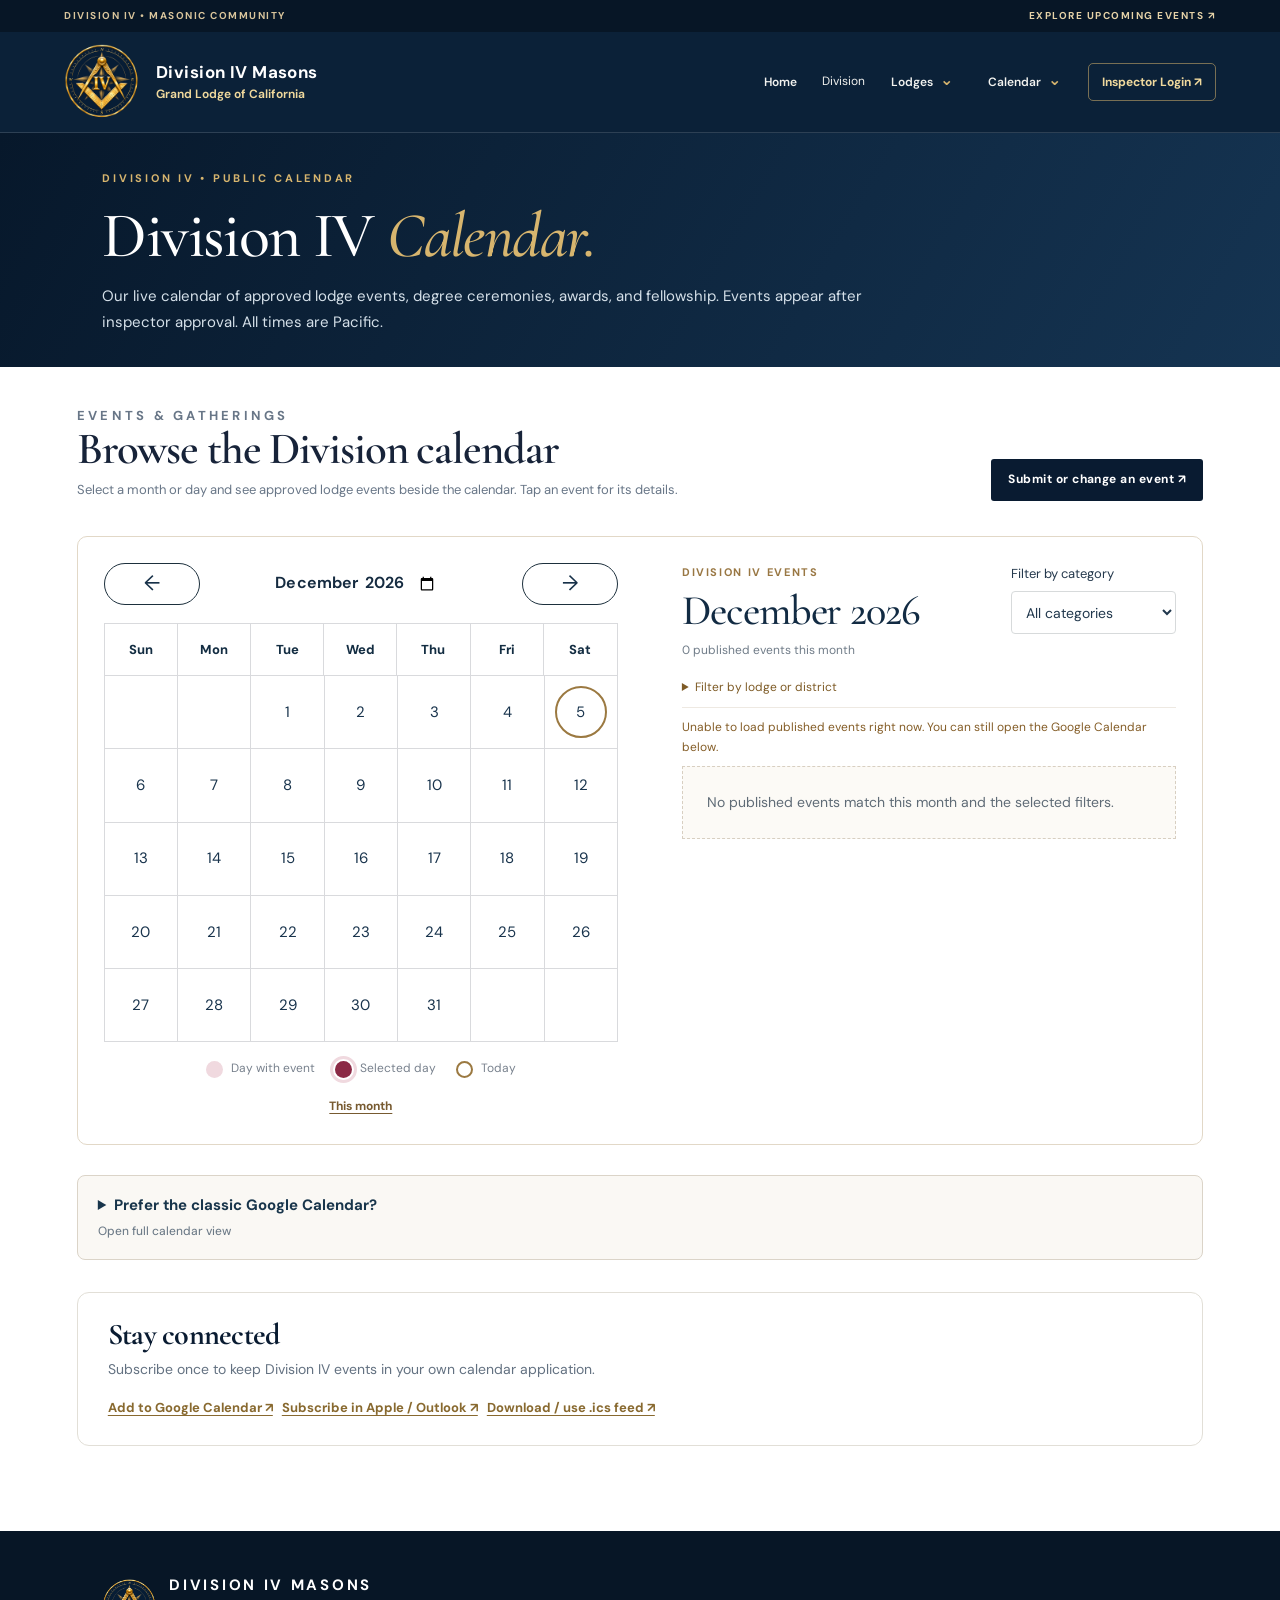
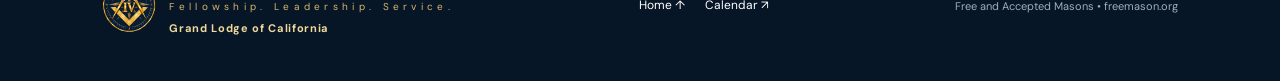
==== commit 79525f0c: "Unify public and inspector mastheads with a shared header include and stylesheet" ====
--- a/calendar/index.html
+++ b/calendar/index.html
@@ -1,4 +1,4 @@
-<!doctype html><html lang="en"><head><meta charset="utf-8"><meta name="viewport" content="width=device-width,initial-scale=1"><meta name="theme-color" content="#091b31"><meta name="description" content="Browse Division IV Masonic events, degrees, schools of instruction, and lodge gatherings. See event dates, times, locations, and details."><title>Calendar | Division IV Masons</title><link rel="icon" type="image/x-icon" href="/assets/favicon.ico?v=20261028"><link rel="icon" type="image/png" sizes="256x256" href="/assets/favicon.png?v=20261028"><link rel="apple-touch-icon" sizes="180x180" href="/assets/apple-touch-icon.png?v=20261028"><link rel="stylesheet" href="/styles.css?v=14">
+<!doctype html><html lang="en"><head><meta charset="utf-8"><meta name="viewport" content="width=device-width,initial-scale=1"><meta name="theme-color" content="#091b31"><meta name="description" content="Browse Division IV Masonic events, degrees, schools of instruction, and lodge gatherings. See event dates, times, locations, and details."><title>Calendar | Division IV Masons</title><link rel="icon" type="image/x-icon" href="/assets/favicon.ico?v=20261028"><link rel="icon" type="image/png" sizes="256x256" href="/assets/favicon.png?v=20261028"><link rel="apple-touch-icon" sizes="180x180" href="/assets/apple-touch-icon.png?v=20261028"><link rel="stylesheet" href="/styles.css?v=14"><link rel="stylesheet" href="/shared/header.css?v=1">
 <link rel="canonical" href="https://divisionivmasons.org/calendar/">
 <meta property="og:type" content="website">
 <meta property="og:site_name" content="Division IV Masons">
@@ -15,25 +15,7 @@
 <meta name="twitter:title" content="Division IV Calendar | Division IV Masons">
 <meta name="twitter:description" content="Browse Division IV Masonic events, degrees, schools of instruction, and lodge gatherings. See event dates, times, locations, and details.">
 <meta name="twitter:image" content="https://divisionivmasons.org/assets/emblem.png?v=20261028b">
-</head><body><div class="topline"><span>Division IV • Masonic Community</span><a href="/calendar/">Explore upcoming events ↗</a></div><header><div class="division-brand"><a class="brand-home" href="/" aria-label="Division IV Masons — home"><img src="/assets/emblem.png?v=20261028b" alt="Division IV Masons emblem"></a><div class="brand-copy"><a class="brand-name" href="/">Division IV Masons</a><a class="brand-affiliation" href="https://freemason.org/" target="_blank" rel="noopener noreferrer" aria-label="Grand Lodge of California — official website">Grand Lodge of California</a></div></div><button id="menu-toggle" aria-expanded="false" aria-controls="main-nav" aria-label="Open menu">☰</button><nav id="main-nav" aria-label="Main navigation">
-  <a class="nav-home" href="/#home">Home</a>
-  <a class="nav-division-direct" href="/#about">Division</a>
-  <div class="nav-group">
-    <button class="nav-trigger" type="button" aria-expanded="false" aria-controls="nav-lodges">Lodges <span class="nav-chevron" aria-hidden="true">⌄</span></button>
-    <div class="nav-submenu" id="nav-lodges">
-      <a href="/lodges/">Lodge Directory</a>
-      <a href="https://member.freemason.org/public_lodges/search" target="_blank" rel="noopener noreferrer">Grand Lodge Finder ↗</a>
-    </div>
-  </div>
-  <div class="nav-group">
-    <button class="nav-trigger" type="button" aria-expanded="false" aria-controls="nav-calendar">Calendar <span class="nav-chevron" aria-hidden="true">⌄</span></button>
-    <div class="nav-submenu" id="nav-calendar">
-      <a href="/calendar/" aria-current="page">View Division IV Calendar</a>
-      <a href="/events/" target="_blank" rel="noopener noreferrer">Submit / Update Event ↗</a>
-    </div>
-  </div>
-  <a class="nav-inspector-login" href="/inspectors/">Inspector Login ↗</a>
-</nav></header><main id="content">
+</head><body><div class="topline"><span>Division IV • Masonic Community</span><a href="/calendar/">Explore upcoming events ↗</a></div><header data-division-header="public"></header><main id="content">
 <section class="calendar-hero"><p class="eyebrow">DIVISION IV • PUBLIC CALENDAR</p>
 <h1>Division IV <em>Calendar.</em></h1>
 <p>Our live calendar of approved lodge events, degree ceremonies, awards, and fellowship. Events appear after inspector approval. All times are Pacific.</p>
@@ -80,4 +62,4 @@
 <a href="https://calendar.google.com/calendar/u/0/r?cid=dd8692800e837b4dd367c15738ed95f5fd198e95a30e9d7f1afb98ac3aa3fea5%40group.calendar.google.com" target="_blank" rel="noopener noreferrer">Add to Google Calendar ↗</a>
 <a href="webcal://calendar.google.com/calendar/ical/dd8692800e837b4dd367c15738ed95f5fd198e95a30e9d7f1afb98ac3aa3fea5%40group.calendar.google.com/public/basic.ics">Subscribe in Apple / Outlook ↗</a>
 <a href="https://calendar.google.com/calendar/ical/dd8692800e837b4dd367c15738ed95f5fd198e95a30e9d7f1afb98ac3aa3fea5%40group.calendar.google.com/public/basic.ics" target="_blank" rel="noopener noreferrer">Download / use .ics feed ↗</a></div></div>
-</div></section></main><footer><div class="footer-brand"><img src="/assets/emblem.png?v=20261028b" alt=""><span class="division-wordmark"><strong>DIVISION IV MASONS</strong><small>Fellowship. Leadership. Service.</small><span class="brand-affiliation">Grand Lodge of California</span></span></div><div class="footer-links"><a href="/">Home ↑</a><a href="/calendar/">Calendar ↗</a></div><small>Free and Accepted Masons • <a href="https://freemason.org/" target="_blank" rel="noopener noreferrer">freemason.org</a></small></footer><script src="/script.js?v=2" defer></script><script src="/month-calendar.js?v=1" defer></script></body></html>+</div></section></main><footer><div class="footer-brand"><img src="/assets/emblem.png?v=20261028b" alt=""><span class="division-wordmark"><strong>DIVISION IV MASONS</strong><small>Fellowship. Leadership. Service.</small><span class="brand-affiliation">Grand Lodge of California</span></span></div><div class="footer-links"><a href="/">Home ↑</a><a href="/calendar/">Calendar ↗</a></div><small>Free and Accepted Masons • <a href="https://freemason.org/" target="_blank" rel="noopener noreferrer">freemason.org</a></small></footer><script defer src="/shared/header.js?v=1"></script><script src="/script.js?v=2" defer></script><script src="/month-calendar.js?v=1" defer></script></body></html>
--- a/shared/header.css
+++ b/shared/header.css
@@ -0,0 +1,118 @@
+/* The single shared Division IV masthead.
+ * Page-specific navigation may differ, but branding, dimensions and spacing
+ * are defined here once for the public website and Inspector Desk.
+ */
+header.division-site-header{
+ background:#0b2138;
+ border-bottom:1px solid #ffffff24;
+ color:#fff;
+ position:sticky;
+ top:0;
+ z-index:20;
+ padding:0;
+}
+header.division-site-header .division-header-inner{
+ width:100%;
+ max-width:1440px;
+ min-height:100px;
+ margin:0 auto;
+ padding:12px clamp(20px,5vw,80px);
+ box-sizing:border-box;
+ display:flex;
+ flex-wrap:nowrap;
+ align-items:center;
+ justify-content:space-between;
+ gap:22px;
+}
+header.division-site-header .division-brand{
+ display:flex;
+ align-items:center;
+ gap:16px;
+ flex:0 0 auto;
+ min-width:0;
+}
+header.division-site-header .brand-home{
+ display:flex;
+ align-items:center;
+ justify-content:center;
+ flex:0 0 auto;
+ border:0;
+ background:transparent;
+ border-radius:50%;
+}
+header.division-site-header .brand-home img,
+header.division-site-header .brand-emblem{
+ display:block;
+ box-sizing:border-box;
+ width:76px;
+ height:76px;
+ object-fit:contain;
+ border:0;
+ border-radius:50%;
+ background:transparent;
+}
+header.division-site-header .brand-copy{
+ display:flex;
+ flex-direction:column;
+ align-items:flex-start;
+ justify-content:center;
+ gap:5px;
+ min-width:0;
+}
+header.division-site-header .brand-name{
+ font:700 clamp(17px,1.3vw,21px)/1.2 'DM Sans',system-ui,-apple-system,'Segoe UI',sans-serif;
+ letter-spacing:.025em;
+ color:#fff;
+ text-decoration:none;
+ white-space:nowrap;
+}
+header.division-site-header .brand-affiliation{
+ font:650 clamp(12px,.93vw,14px)/1.3 'DM Sans',system-ui,-apple-system,'Segoe UI',sans-serif;
+ color:#f0d99d;
+ letter-spacing:0;
+ text-decoration:none;
+ white-space:nowrap;
+}
+header.division-site-header .brand-name:hover,
+header.division-site-header .brand-name:focus-visible,
+header.division-site-header .brand-affiliation:hover,
+header.division-site-header .brand-affiliation:focus-visible{color:#f0d99d}
+header.division-site-header .brand-home:hover img{filter:brightness(1.12)}
+header.division-site-header .brand-home:focus-visible,
+header.division-site-header .brand-name:focus-visible,
+header.division-site-header .brand-affiliation:focus-visible{
+ outline:2px solid #d7b56e;
+ outline-offset:4px;
+}
+header.division-site-header .division-app-nav{
+ display:flex;
+ justify-content:flex-end;
+ align-items:center;
+ flex-wrap:wrap;
+ gap:8px;
+}
+@media(max-width:1050px){
+ header.division-site-header .division-header-inner{min-height:88px}
+ header.division-site-header .division-brand{gap:12px}
+ header.division-site-header .brand-home img,
+ header.division-site-header .brand-emblem{width:68px;height:68px}
+}
+@media(max-width:760px){
+ header.division-site-header .division-header-inner{gap:10px}
+ header.division-site-header .division-app-nav{flex:1 1 100%;justify-content:flex-start;gap:4px}
+}
+@media(max-width:670px){
+ header.division-site-header .division-header-inner{min-height:78px;padding:10px 15px}
+ header.division-site-header .division-brand{gap:10px}
+ header.division-site-header .brand-home img,
+ header.division-site-header .brand-emblem{width:55px;height:55px}
+ header.division-site-header .brand-copy{gap:3px}
+ header.division-site-header .brand-name{font-size:15px;letter-spacing:0}
+ header.division-site-header .brand-affiliation{font-size:11px}
+}
+@media(max-width:365px){
+ header.division-site-header .brand-home img,
+ header.division-site-header .brand-emblem{width:45px;height:45px}
+ header.division-site-header .brand-name{font-size:13px}
+ header.division-site-header .brand-affiliation{font-size:10px}
+}
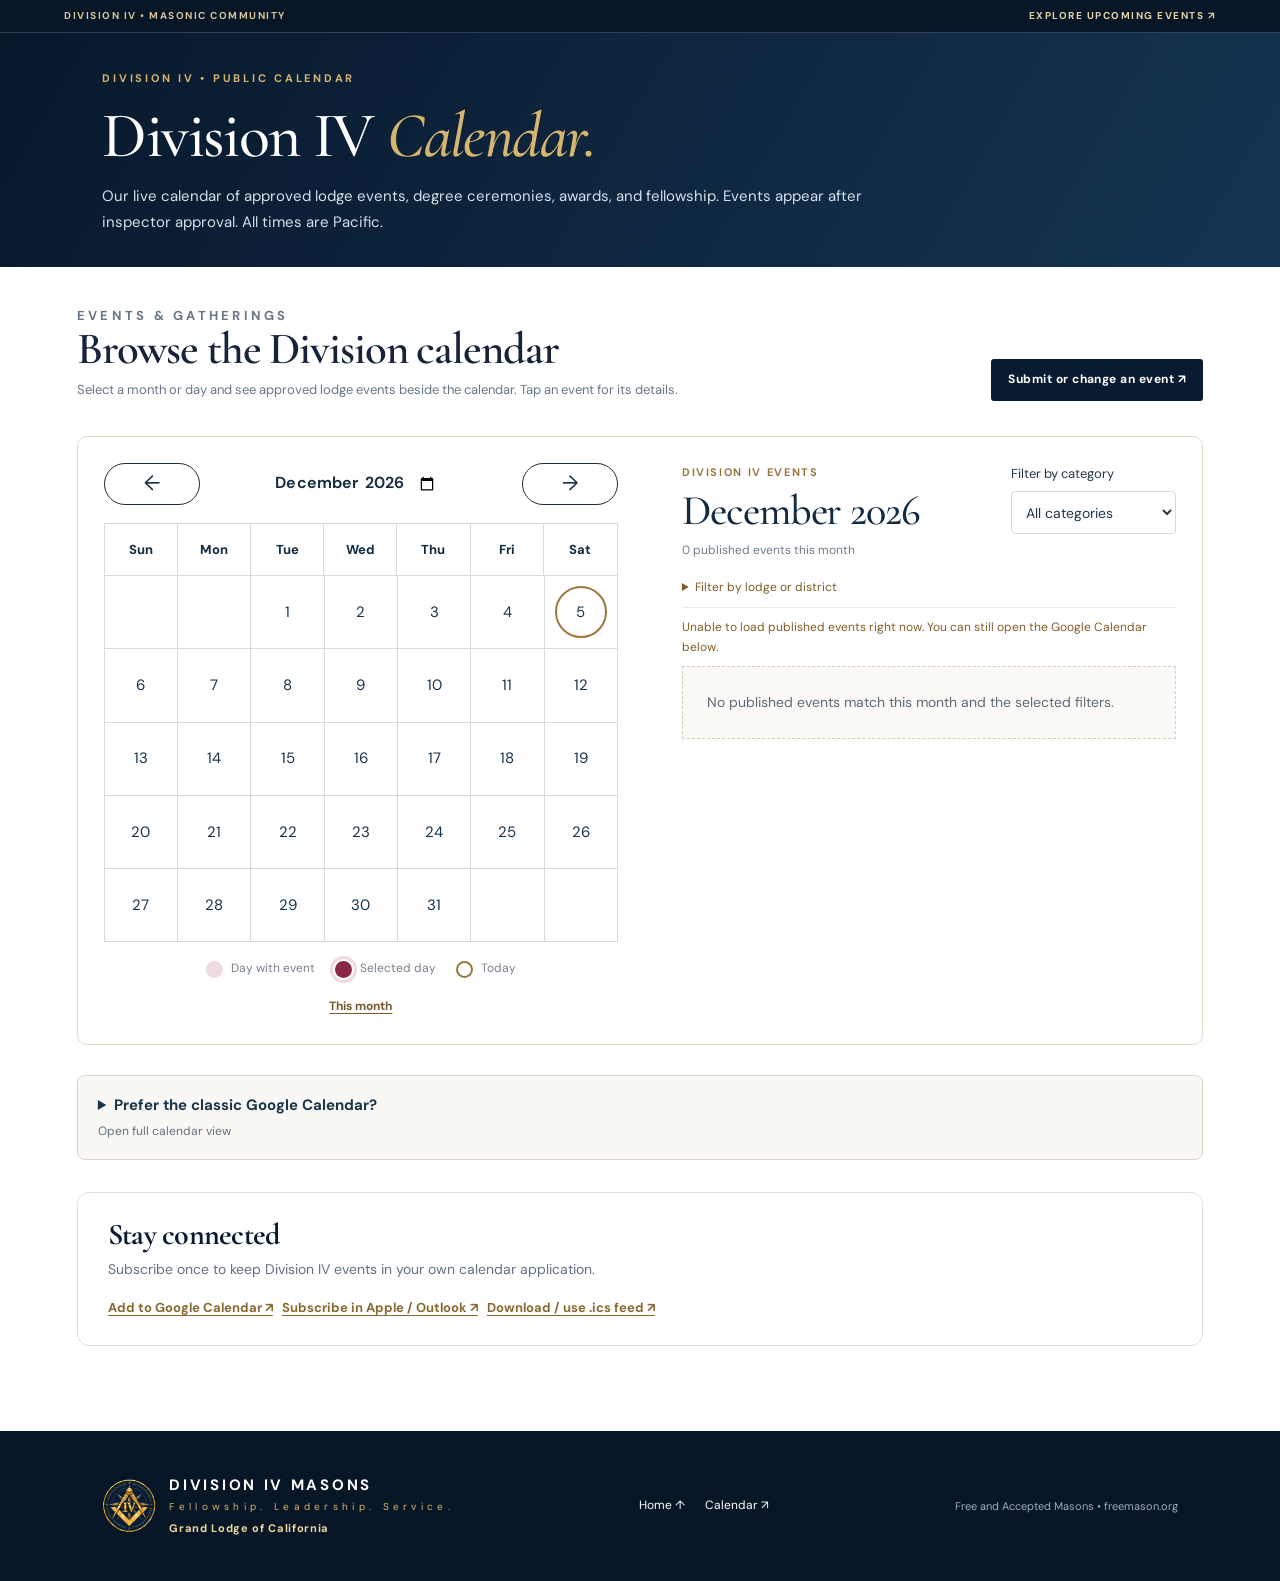
==== commit 33178e71: "Unify public and inspector menus with shared navigation and mobile dropdowns" ====
--- a/calendar/index.html
+++ b/calendar/index.html
@@ -1,4 +1,4 @@
-<!doctype html><html lang="en"><head><meta charset="utf-8"><meta name="viewport" content="width=device-width,initial-scale=1"><meta name="theme-color" content="#091b31"><meta name="description" content="Browse Division IV Masonic events, degrees, schools of instruction, and lodge gatherings. See event dates, times, locations, and details."><title>Calendar | Division IV Masons</title><link rel="icon" type="image/x-icon" href="/assets/favicon.ico?v=20261028"><link rel="icon" type="image/png" sizes="256x256" href="/assets/favicon.png?v=20261028"><link rel="apple-touch-icon" sizes="180x180" href="/assets/apple-touch-icon.png?v=20261028"><link rel="stylesheet" href="/styles.css?v=14"><link rel="stylesheet" href="/shared/header.css?v=1">
+<!doctype html><html lang="en"><head><meta charset="utf-8"><meta name="viewport" content="width=device-width,initial-scale=1"><meta name="theme-color" content="#091b31"><meta name="description" content="Browse Division IV Masonic events, degrees, schools of instruction, and lodge gatherings. See event dates, times, locations, and details."><title>Calendar | Division IV Masons</title><link rel="icon" type="image/x-icon" href="/assets/favicon.ico?v=20261028"><link rel="icon" type="image/png" sizes="256x256" href="/assets/favicon.png?v=20261028"><link rel="apple-touch-icon" sizes="180x180" href="/assets/apple-touch-icon.png?v=20261028"><link rel="stylesheet" href="/styles.css?v=14"><link rel="stylesheet" href="/shared/header.css?v=2">
 <link rel="canonical" href="https://divisionivmasons.org/calendar/">
 <meta property="og:type" content="website">
 <meta property="og:site_name" content="Division IV Masons">
@@ -62,4 +62,4 @@
 <a href="https://calendar.google.com/calendar/u/0/r?cid=dd8692800e837b4dd367c15738ed95f5fd198e95a30e9d7f1afb98ac3aa3fea5%40group.calendar.google.com" target="_blank" rel="noopener noreferrer">Add to Google Calendar ↗</a>
 <a href="webcal://calendar.google.com/calendar/ical/dd8692800e837b4dd367c15738ed95f5fd198e95a30e9d7f1afb98ac3aa3fea5%40group.calendar.google.com/public/basic.ics">Subscribe in Apple / Outlook ↗</a>
 <a href="https://calendar.google.com/calendar/ical/dd8692800e837b4dd367c15738ed95f5fd198e95a30e9d7f1afb98ac3aa3fea5%40group.calendar.google.com/public/basic.ics" target="_blank" rel="noopener noreferrer">Download / use .ics feed ↗</a></div></div>
-</div></section></main><footer><div class="footer-brand"><img src="/assets/emblem.png?v=20261028b" alt=""><span class="division-wordmark"><strong>DIVISION IV MASONS</strong><small>Fellowship. Leadership. Service.</small><span class="brand-affiliation">Grand Lodge of California</span></span></div><div class="footer-links"><a href="/">Home ↑</a><a href="/calendar/">Calendar ↗</a></div><small>Free and Accepted Masons • <a href="https://freemason.org/" target="_blank" rel="noopener noreferrer">freemason.org</a></small></footer><script defer src="/shared/header.js?v=1"></script><script src="/script.js?v=2" defer></script><script src="/month-calendar.js?v=1" defer></script></body></html>+</div></section></main><footer><div class="footer-brand"><img src="/assets/emblem.png?v=20261028b" alt=""><span class="division-wordmark"><strong>DIVISION IV MASONS</strong><small>Fellowship. Leadership. Service.</small><span class="brand-affiliation">Grand Lodge of California</span></span></div><div class="footer-links"><a href="/">Home ↑</a><a href="/calendar/">Calendar ↗</a></div><small>Free and Accepted Masons • <a href="https://freemason.org/" target="_blank" rel="noopener noreferrer">freemason.org</a></small></footer><script defer src="/shared/header.js?v=2"></script><script src="/script.js?v=3" defer></script><script src="/month-calendar.js?v=1" defer></script></body></html>
--- a/shared/header.css
+++ b/shared/header.css
@@ -115,4 +115,64 @@
  header.division-site-header .brand-emblem{width:45px;height:45px}
  header.division-site-header .brand-name{font-size:13px}
  header.division-site-header .brand-affiliation{font-size:10px}
-}+}
+/* Shared public and inspector navigation.  Both use the SAME menu markup and controller. */
+header.division-site-header .division-header-inner{gap:clamp(12px,1.6vw,24px)}
+header.division-site-header #main-nav{display:flex;align-items:center;gap:clamp(6px,1.1vw,17px);margin-left:auto}
+header.division-site-header #main-nav a,
+header.division-site-header #main-nav button{font:600 12px/1.5 'DM Sans',system-ui,-apple-system,'Segoe UI',sans-serif}
+header.division-site-header #main-nav .nav-home,
+header.division-site-header #main-nav .nav-division-direct,
+header.division-site-header #main-nav .nav-trigger{display:inline-flex;align-items:center;gap:6px;padding:11px 7px;border:0;border-radius:5px;background:transparent;color:#f2f2ef;white-space:nowrap;text-decoration:none;cursor:pointer}
+header.division-site-header #main-nav .nav-chevron{color:#d7b56e;font-size:16px;line-height:.7;transition:transform .18s}
+header.division-site-header #main-nav .nav-group.expanded .nav-chevron{transform:rotate(180deg)}
+header.division-site-header #main-nav .nav-group{display:flex;align-items:center;position:relative}
+header.division-site-header #main-nav .nav-submenu{display:none;position:absolute;top:100%;left:0;min-width:235px;padding:8px;background:#102c49;border:1px solid #ffffff26;border-top:2px solid #d7b56e;border-radius:0 0 9px 9px;box-shadow:0 20px 32px #0005;z-index:30}
+header.division-site-header #main-nav .nav-group.expanded>.nav-submenu{display:block}
+header.division-site-header #main-nav .nav-submenu a{display:block;padding:11px 13px;border:0;border-radius:5px;color:#f3f3f0;font-weight:500;font-size:12px;white-space:nowrap;text-decoration:none}
+header.division-site-header #main-nav a:hover,
+header.division-site-header #main-nav a:focus-visible,
+header.division-site-header #main-nav .nav-trigger:hover,
+header.division-site-header #main-nav .nav-group.expanded>.nav-trigger{color:#f0d99d}
+header.division-site-header #main-nav a[aria-current="page"],
+header.division-site-header #main-nav .nav-submenu a[aria-current="page"]{color:#f0d99d;font-weight:750}
+header.division-site-header #main-nav .nav-submenu a:hover{background:#ffffff12}
+header.division-site-header #main-nav .nav-inspector-login{display:inline-flex;align-items:center;border:1px solid #d7b56e88;border-radius:5px;color:#f0d99d;padding:10px 12px;font-size:12px;font-weight:700;text-decoration:none;white-space:nowrap}
+header.division-site-header #main-nav .nav-inspector-login:hover{background:#ffffff12;color:#fff}
+header.division-site-header .division-header-tools{display:flex;align-items:center;gap:8px;flex-shrink:0}
+header.division-site-header .division-app-actions{display:flex;align-items:center;gap:7px}
+header.division-site-header .division-app-actions .nav-btn{font-size:12px;border:0;border-radius:6px;padding:10px 9px;background:transparent;color:#f1f4f7;white-space:nowrap;font-weight:700;cursor:pointer}
+header.division-site-header .division-app-actions .nav-btn:hover,
+header.division-site-header .division-app-actions .nav-btn.active{background:#ffffff17;color:#f0d99d}
+header.division-site-header #menu-toggle{display:none;border:1px solid #ffffff45;background:transparent;color:#fff;padding:7px 12px;border-radius:5px;font-size:19px;line-height:1.2;cursor:pointer}
+header.division-site-header #menu-toggle:focus-visible,
+header.division-site-header #main-nav a:focus-visible,
+header.division-site-header #main-nav button:focus-visible{outline:2px solid #f0d99d;outline-offset:2px}
+@media (hover:hover) and (min-width:1051px){
+ header.division-site-header #main-nav .nav-group:hover>.nav-submenu{display:block}
+}
+@media(max-width:1050px){
+ header.division-site-header .division-header-inner{position:relative;flex-wrap:wrap;min-height:86px}
+ header.division-site-header .division-header-tools{margin-left:auto}
+ header.division-site-header #menu-toggle{display:block}
+ header.division-site-header #main-nav{display:none;position:absolute;top:100%;left:0;right:0;margin:0;padding:12px clamp(16px,4vw,38px) 18px;background:#0b2138;border-top:1px solid #ffffff22;flex-direction:column;align-items:stretch;gap:0;z-index:30;box-shadow:0 18px 32px #0005}
+ header.division-site-header #main-nav.open{display:flex}
+ header.division-site-header #main-nav .nav-home,
+ header.division-site-header #main-nav .nav-division-direct,
+ header.division-site-header #main-nav .nav-trigger,
+ header.division-site-header #main-nav .nav-inspector-login{width:100%;display:flex;justify-content:space-between;padding:14px 10px;border:0;border-bottom:1px solid #ffffff22;border-radius:0;background:transparent;text-align:left}
+ header.division-site-header #main-nav .nav-group{display:block}
+ header.division-site-header #main-nav .nav-submenu{position:static;box-shadow:none;border:0;border-radius:0;border-left:2px solid #d7b56e;padding:3px 0 3px 11px;margin:0 0 5px 10px;background:#102c49;min-width:0}
+ header.division-site-header #main-nav .nav-group.expanded>.nav-submenu{display:block}
+ header.division-site-header #main-nav .nav-submenu a{white-space:normal;padding:11px;font-size:13px}
+}
+@media(max-width:670px){
+ header.division-site-header .division-header-inner{padding:10px 15px;gap:7px}
+ header.division-site-header .division-header-tools{flex-wrap:wrap;justify-content:flex-end}
+ header.division-site-header .division-app-actions .nav-btn{font-size:11px;padding:8px 7px}
+}
+@media(max-width:435px){
+ header.division-site-header .division-brand{flex:0 0 100%;justify-content:center}
+ header.division-site-header .division-header-tools{margin-left:auto;width:100%;justify-content:space-between;flex-direction:row-reverse}
+ header.division-site-header .division-app-actions{flex:1;justify-content:flex-start}
+}
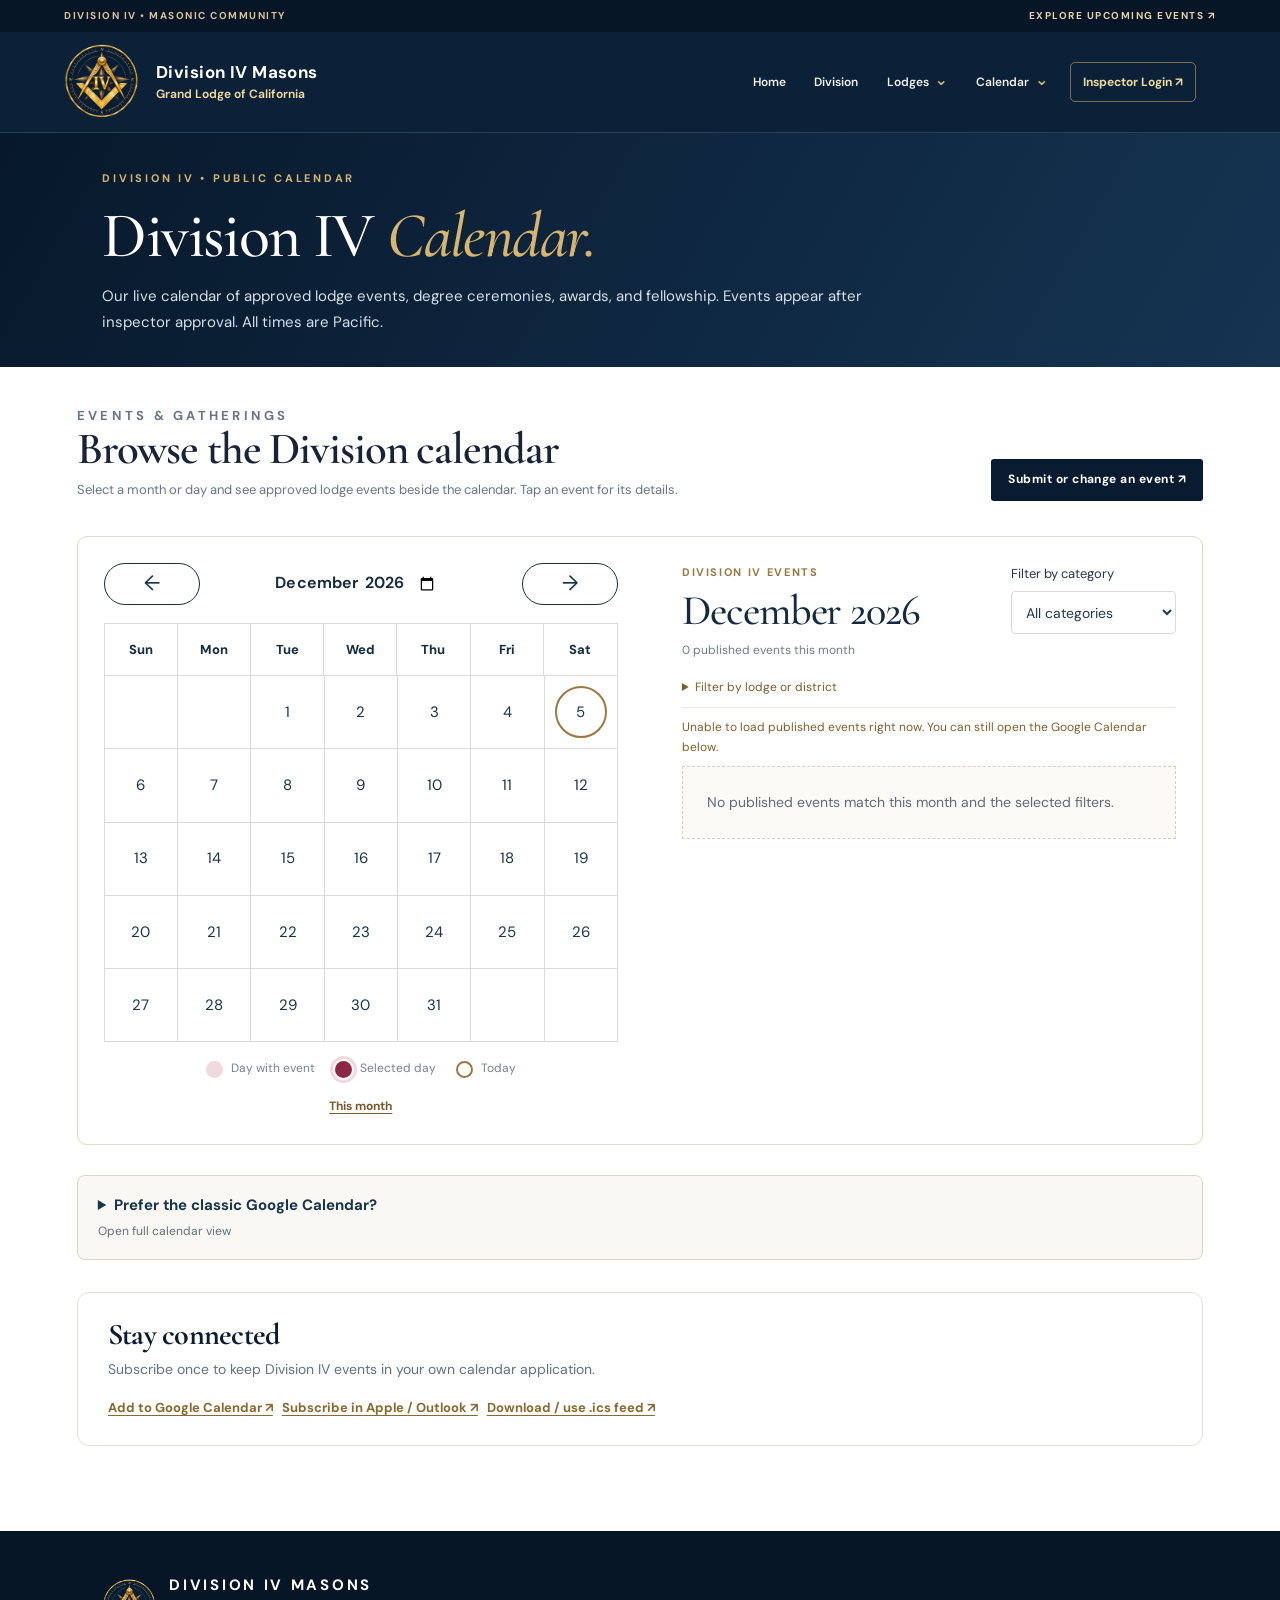
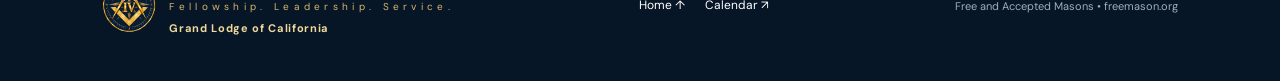
==== commit ca9ace94: "Set iPhone Home Screen and PWA name to Division IV" ====
--- a/calendar/index.html
+++ b/calendar/index.html
@@ -1,4 +1,4 @@
-<!doctype html><html lang="en"><head><meta charset="utf-8"><meta name="viewport" content="width=device-width,initial-scale=1"><meta name="theme-color" content="#091b31"><meta name="description" content="Browse Division IV Masonic events, degrees, schools of instruction, and lodge gatherings. See event dates, times, locations, and details."><title>Calendar | Division IV Masons</title><link rel="icon" type="image/x-icon" href="/assets/favicon.ico?v=20261028"><link rel="icon" type="image/png" sizes="256x256" href="/assets/favicon.png?v=20261028"><link rel="apple-touch-icon" sizes="180x180" href="/assets/apple-touch-icon.png?v=20261028"><link rel="stylesheet" href="/styles.css?v=14"><link rel="stylesheet" href="/shared/header.css?v=2">
+<!doctype html><html lang="en"><head><meta charset="utf-8"><meta name="viewport" content="width=device-width,initial-scale=1"><meta name="apple-mobile-web-app-title" content="Division IV"><link rel="manifest" href="/manifest.webmanifest"><meta name="theme-color" content="#091b31"><meta name="description" content="Browse Division IV Masonic events, degrees, schools of instruction, and lodge gatherings. See event dates, times, locations, and details."><title>Calendar | Division IV Masons</title><link rel="icon" type="image/x-icon" href="/assets/favicon.ico?v=20261028"><link rel="icon" type="image/png" sizes="256x256" href="/assets/favicon.png?v=20261028"><link rel="apple-touch-icon" sizes="180x180" href="/assets/apple-touch-icon.png?v=20261028"><link rel="stylesheet" href="/styles.css?v=14"><link rel="stylesheet" href="/shared/header.css?v=2">
 <link rel="canonical" href="https://divisionivmasons.org/calendar/">
 <meta property="og:type" content="website">
 <meta property="og:site_name" content="Division IV Masons">
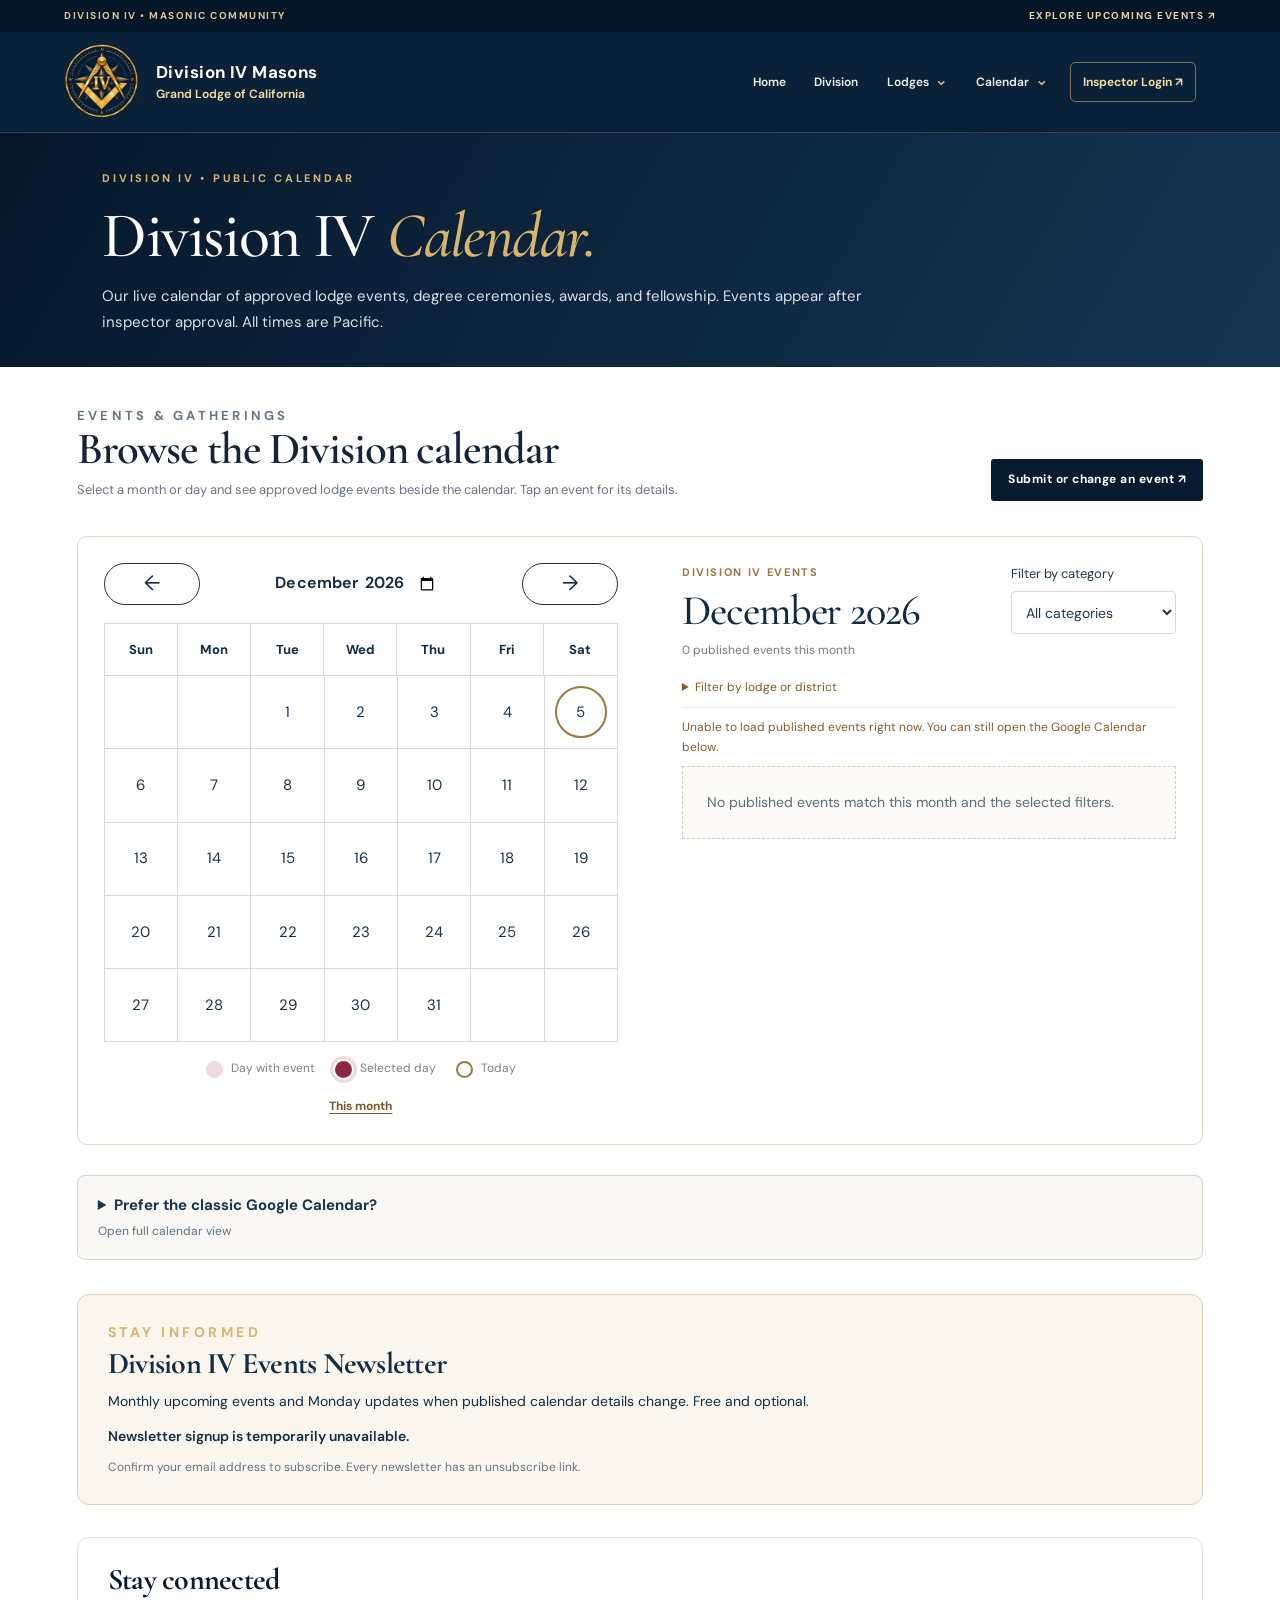
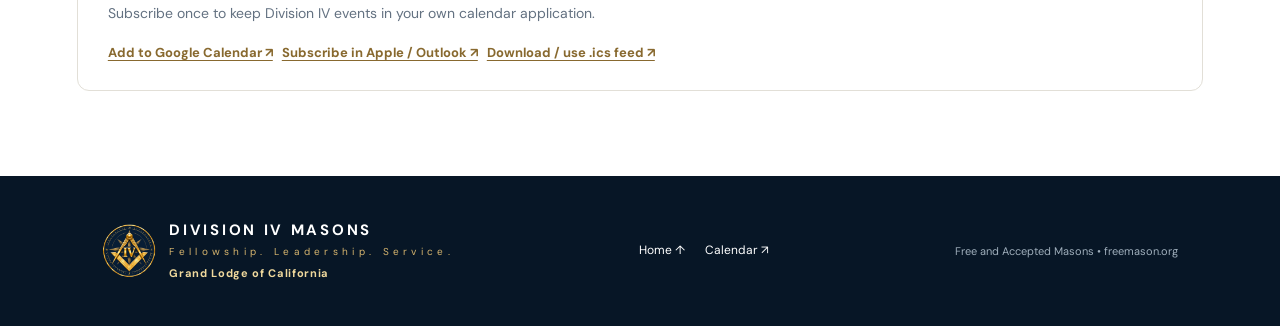
==== commit a40193c1: "Add safe, paused Division IV hybrid newsletter and admin management" ====
--- a/calendar/index.html
+++ b/calendar/index.html
@@ -1,4 +1,4 @@
-<!doctype html><html lang="en"><head><meta charset="utf-8"><meta name="viewport" content="width=device-width,initial-scale=1"><meta name="apple-mobile-web-app-title" content="Division IV"><link rel="manifest" href="/manifest.webmanifest"><meta name="theme-color" content="#091b31"><meta name="description" content="Browse Division IV Masonic events, degrees, schools of instruction, and lodge gatherings. See event dates, times, locations, and details."><title>Calendar | Division IV Masons</title><link rel="icon" type="image/x-icon" href="/assets/favicon.ico?v=20261028"><link rel="icon" type="image/png" sizes="256x256" href="/assets/favicon.png?v=20261028"><link rel="apple-touch-icon" sizes="180x180" href="/assets/apple-touch-icon.png?v=20261028"><link rel="stylesheet" href="/styles.css?v=14"><link rel="stylesheet" href="/shared/header.css?v=2">
+<!doctype html><html lang="en"><head><meta charset="utf-8"><meta name="viewport" content="width=device-width,initial-scale=1"><meta name="apple-mobile-web-app-title" content="Division IV"><link rel="manifest" href="/manifest.webmanifest"><meta name="theme-color" content="#091b31"><meta name="description" content="Browse Division IV Masonic events, degrees, schools of instruction, and lodge gatherings. See event dates, times, locations, and details."><title>Calendar | Division IV Masons</title><link rel="icon" type="image/x-icon" href="/assets/favicon.ico?v=20261028"><link rel="icon" type="image/png" sizes="256x256" href="/assets/favicon.png?v=20261028"><link rel="apple-touch-icon" sizes="180x180" href="/assets/apple-touch-icon.png?v=20261028"><link rel="stylesheet" href="/styles.css?v=16"><link rel="stylesheet" href="/shared/header.css?v=2">
 <link rel="canonical" href="https://divisionivmasons.org/calendar/">
 <meta property="og:type" content="website">
 <meta property="og:site_name" content="Division IV Masons">
@@ -56,10 +56,19 @@
   <div class="calendar-embed"><iframe title="Live Division IV Masonic Events Google Calendar" src="https://calendar.google.com/calendar/embed?src=dd8692800e837b4dd367c15738ed95f5fd198e95a30e9d7f1afb98ac3aa3fea5%40group.calendar.google.com&amp;ctz=America%2FLos_Angeles&amp;mode=MONTH&amp;showTitle=0&amp;showCalendars=0" loading="lazy" referrerpolicy="strict-origin-when-cross-origin" allowfullscreen></iframe></div>
   <p class="calendar-help">If Google Calendar doesn't display in your browser, <a id="calendar-external-link" href="https://calendar.google.com/calendar/embed?src=dd8692800e837b4dd367c15738ed95f5fd198e95a30e9d7f1afb98ac3aa3fea5%40group.calendar.google.com&amp;ctz=America%2FLos_Angeles" target="_blank" rel="noopener noreferrer"><u>open Google Calendar in a separate tab ↗</u></a>.</p>
 </details>
+<section id="newsletter-signup" class="division-newsletter-box" aria-labelledby="newsletter-signup-title">
+<p class="kicker">STAY INFORMED</p><h3 id="newsletter-signup-title">Division IV Events Newsletter</h3>
+<p>Monthly upcoming events and Monday updates when published calendar details change. Free and optional.</p>
+<form id="division-newsletter-form" hidden><label for="division-newsletter-email">Email address</label>
+<input id="division-newsletter-email" type="email" name="email" maxlength="250" autocomplete="email" placeholder="you@example.com" required>
+<input name="website" class="division-newsletter-honeypot" autocomplete="off" tabindex="-1" aria-hidden="true">
+<button class="btn navy" type="submit">Subscribe</button></form>
+<p id="division-newsletter-status" class="division-newsletter-status" role="status" aria-live="polite">Checking signup availability…</p>
+<p class="division-newsletter-privacy">Confirm your email address to subscribe. Every newsletter has an unsubscribe link.</p></section>
 <div class="calendar-subscriptions"><h3>Stay connected</h3>
 <p>Subscribe once to keep Division IV events in your own calendar application.</p>
 <div class="calendar-buttons">
 <a href="https://calendar.google.com/calendar/u/0/r?cid=dd8692800e837b4dd367c15738ed95f5fd198e95a30e9d7f1afb98ac3aa3fea5%40group.calendar.google.com" target="_blank" rel="noopener noreferrer">Add to Google Calendar ↗</a>
 <a href="webcal://calendar.google.com/calendar/ical/dd8692800e837b4dd367c15738ed95f5fd198e95a30e9d7f1afb98ac3aa3fea5%40group.calendar.google.com/public/basic.ics">Subscribe in Apple / Outlook ↗</a>
 <a href="https://calendar.google.com/calendar/ical/dd8692800e837b4dd367c15738ed95f5fd198e95a30e9d7f1afb98ac3aa3fea5%40group.calendar.google.com/public/basic.ics" target="_blank" rel="noopener noreferrer">Download / use .ics feed ↗</a></div></div>
-</div></section></main><footer><div class="footer-brand"><img src="/assets/emblem.png?v=20261028b" alt=""><span class="division-wordmark"><strong>DIVISION IV MASONS</strong><small>Fellowship. Leadership. Service.</small><span class="brand-affiliation">Grand Lodge of California</span></span></div><div class="footer-links"><a href="/">Home ↑</a><a href="/calendar/">Calendar ↗</a></div><small>Free and Accepted Masons • <a href="https://freemason.org/" target="_blank" rel="noopener noreferrer">freemason.org</a></small></footer><script defer src="/shared/header.js?v=2"></script><script src="/script.js?v=3" defer></script><script src="/month-calendar.js?v=1" defer></script></body></html>+</div></section></main><footer><div class="footer-brand"><img src="/assets/emblem.png?v=20261028b" alt=""><span class="division-wordmark"><strong>DIVISION IV MASONS</strong><small>Fellowship. Leadership. Service.</small><span class="brand-affiliation">Grand Lodge of California</span></span></div><div class="footer-links"><a href="/">Home ↑</a><a href="/calendar/">Calendar ↗</a></div><small>Free and Accepted Masons • <a href="https://freemason.org/" target="_blank" rel="noopener noreferrer">freemason.org</a></small></footer><script defer src="/shared/header.js?v=2"></script><script src="/script.js?v=3" defer></script><script src="/event-calendar.js?v=1" defer></script><script src="/month-calendar.js?v=2" defer></script><script src="/newsletter-public.js?v=1" defer></script></body></html>
--- a/styles.css
+++ b/styles.css
@@ -286,7 +286,13 @@
 .public-event-close{float:right;border:1px solid #b8c2c9;border-radius:4px;background:#fff;color:#142d46;padding:7px 13px;cursor:pointer;font-size:17px}
 .public-event-detail-line{font-size:14px;line-height:1.6;margin-bottom:9px}
 .public-event-description{border-top:1px solid #e5dccb;margin-top:21px;padding-top:17px;font-size:14px;line-height:1.7}
-.public-event-detail-actions{margin-top:20px}
+.public-event-calendar-label{font-size:14px;font-weight:700;color:#142d46;margin:23px 0 9px}
+.public-event-detail-actions{display:flex;align-items:center;flex-wrap:wrap;gap:10px;margin-top:0}
+.public-event-detail-actions .btn{font:700 13px/1.4 'DM Sans',system-ui,sans-serif;min-height:44px;padding:11px 16px;border-radius:6px;text-align:center;white-space:normal}
+.public-event-detail-actions .btn.outline{color:#142d46;background:#fff;border:1px solid #ad955f}
+.public-event-detail-actions .btn:focus-visible{outline:3px solid #b38738;outline-offset:3px}
+.public-event-calendar-note{color:#657485;font-size:12px;line-height:1.6;margin:12px 0 0}
+@media(max-width:480px){.public-event-detail-actions{flex-direction:column;align-items:stretch}.public-event-detail-actions .btn{width:100%}}
 .nav-division-direct{font-size:12px;color:#f2f2ef;white-space:nowrap}
 .nav-division-direct:hover{color:var(--goldlight)}
 #lodge-correction{scroll-margin-top:90px;padding:23px 26px;margin:34px 0 0;background:#f1ebe0;border:1px solid #d8c8aa;border-radius:9px}
@@ -394,3 +400,37 @@
 @media(max-width:1050px){.calendar-browser-layout{gap:26px}.calendar-month-toolbar{grid-template-columns:68px minmax(135px,1fr) 68px}.month-date-number{width:36px;height:36px}.month-event-row{grid-template-columns:65px minmax(0,1fr);gap:13px}.month-event-badge{grid-column:2;justify-self:start;margin:0}.month-event-date{min-height:72px}.month-event-num{font-size:33px}}
 @media(max-width:850px){.calendar-browser-layout{grid-template-columns:1fr;gap:40px}.calendar-month-side{max-width:650px;width:100%;margin:0 auto}.calendar-days-grid>.month-date,.calendar-days-grid>.month-blank{min-height:49px}.calendar-events-side{width:100%}.month-event-row{grid-template-columns:77px minmax(0,1fr) auto}.month-event-badge{grid-column:auto;margin-top:4px}}
 @media(max-width:600px){.calendar-hero{padding:31px 22px}.calendar-main{padding:25px 18px 60px}.calendar-intro{margin-bottom:24px}.calendar-browser-layout{gap:30px}.calendar-month-toolbar{grid-template-columns:45px minmax(0,1fr) 45px;gap:7px}.month-arrow{min-height:38px;font-size:20px;padding:5px 7px}.calendar-month-picker{width:100%}.calendar-month-picker input{font-size:14px;min-width:0;width:100%;max-width:192px;padding:7px 26px 7px 5px}.calendar-weekday-row span{padding:11px 0;font-size:11px}.calendar-days-grid>.month-date,.calendar-days-grid>.month-blank{min-height:43px}.month-date-number{height:32px;width:32px;font-size:13px}.calendar-legend{gap:12px;font-size:11px}.calendar-list-top{gap:13px;flex-wrap:wrap}.calendar-list-top h3{font-size:43px}.month-filter{min-width:150px;flex:1}.month-filter-grid{grid-template-columns:1fr 1fr}.month-filter-grid button{grid-column:1/-1}.month-event-row{grid-template-columns:65px minmax(0,1fr);padding:17px 0;gap:12px}.month-event-badge{grid-column:2;justify-self:start;margin:0}.month-event-name{font-size:15px}.month-event-meta{gap:4px 12px;font-size:11px}.month-event-date{min-height:71px}.month-event-num{font-size:34px}.google-calendar-drawer{padding:0 13px}}
+
+/* Homepage: unobtrusive, on-brand Home Screen setup section above the footer. */
+.home-install{background:#f5f1e7;border-top:1px solid #e4ddcc;padding:54px clamp(24px,6vw,94px) 48px;scroll-margin-top:110px}
+.home-install-inner{max-width:1320px;margin:0 auto}
+.home-install-heading{max-width:940px}
+.home-install .kicker{color:#8b692f;margin:0 0 9px;font-size:10px}
+.home-install h2{font-size:clamp(34px,3.5vw,50px);color:#0b2138;margin:0 0 10px}
+.home-install-heading p:not(.kicker){font-size:14px;color:#495b6a;line-height:1.7;max-width:720px;margin:0}
+.home-install-devices{display:grid;grid-template-columns:repeat(2,minmax(0,1fr));gap:18px;margin:27px 0 17px}
+.home-install-device{border:1px solid #ddd4c5;border-top:3px solid #d7b56e;background:#fff;padding:20px 23px;border-radius:5px}
+.home-install-device h3{font:600 28px/1.18 'Cormorant Garamond',Georgia,serif;color:#0b2138;margin:0 0 8px}
+.home-install-device p{font-size:13px;line-height:1.75;color:#435365;margin:0}
+.home-install-device strong{color:#142b47}
+.home-install-note{color:#5d6a76;font-size:12px;line-height:1.7;margin:0}
+@media(max-width:700px){
+ .home-install{padding:38px 20px 39px}
+ .home-install h2{font-size:36px}
+ .home-install-devices{grid-template-columns:1fr;gap:12px;margin-top:22px}
+ .home-install-device{padding:18px}
+}
+@media(max-width:400px){.home-install h2{font-size:34px}}
+
+.division-newsletter-box{margin:34px 0 0;padding:26px 30px;border:1px solid #ded1b6;border-radius:12px;background:#faf6ed;color:#142d46}
+.division-newsletter-box h3{font-size:30px;margin:0 0 10px}
+.division-newsletter-box p{font-size:14px;margin:0 0 12px}
+.division-newsletter-box .kicker{margin-bottom:5px}
+.division-newsletter-box form{display:flex;gap:10px;align-items:end;flex-wrap:wrap;margin:15px 0 0}
+.division-newsletter-box form[hidden]{display:none}
+.division-newsletter-box label{font-size:13px;font-weight:700}
+.division-newsletter-box input[type=email]{min-width:220px;flex:1;border:1px solid #bcb6a6;border-radius:5px;padding:12px;background:#fff;font:inherit}
+.division-newsletter-box button{min-height:44px}
+.division-newsletter-box .division-newsletter-status{margin:12px 0 0;font-weight:600}
+.division-newsletter-box .division-newsletter-privacy{font-size:12px;color:#657485;margin:10px 0 0}
+.division-newsletter-honeypot{position:absolute!important;left:-9999px!important;opacity:0;height:1px;width:1px;pointer-events:none}
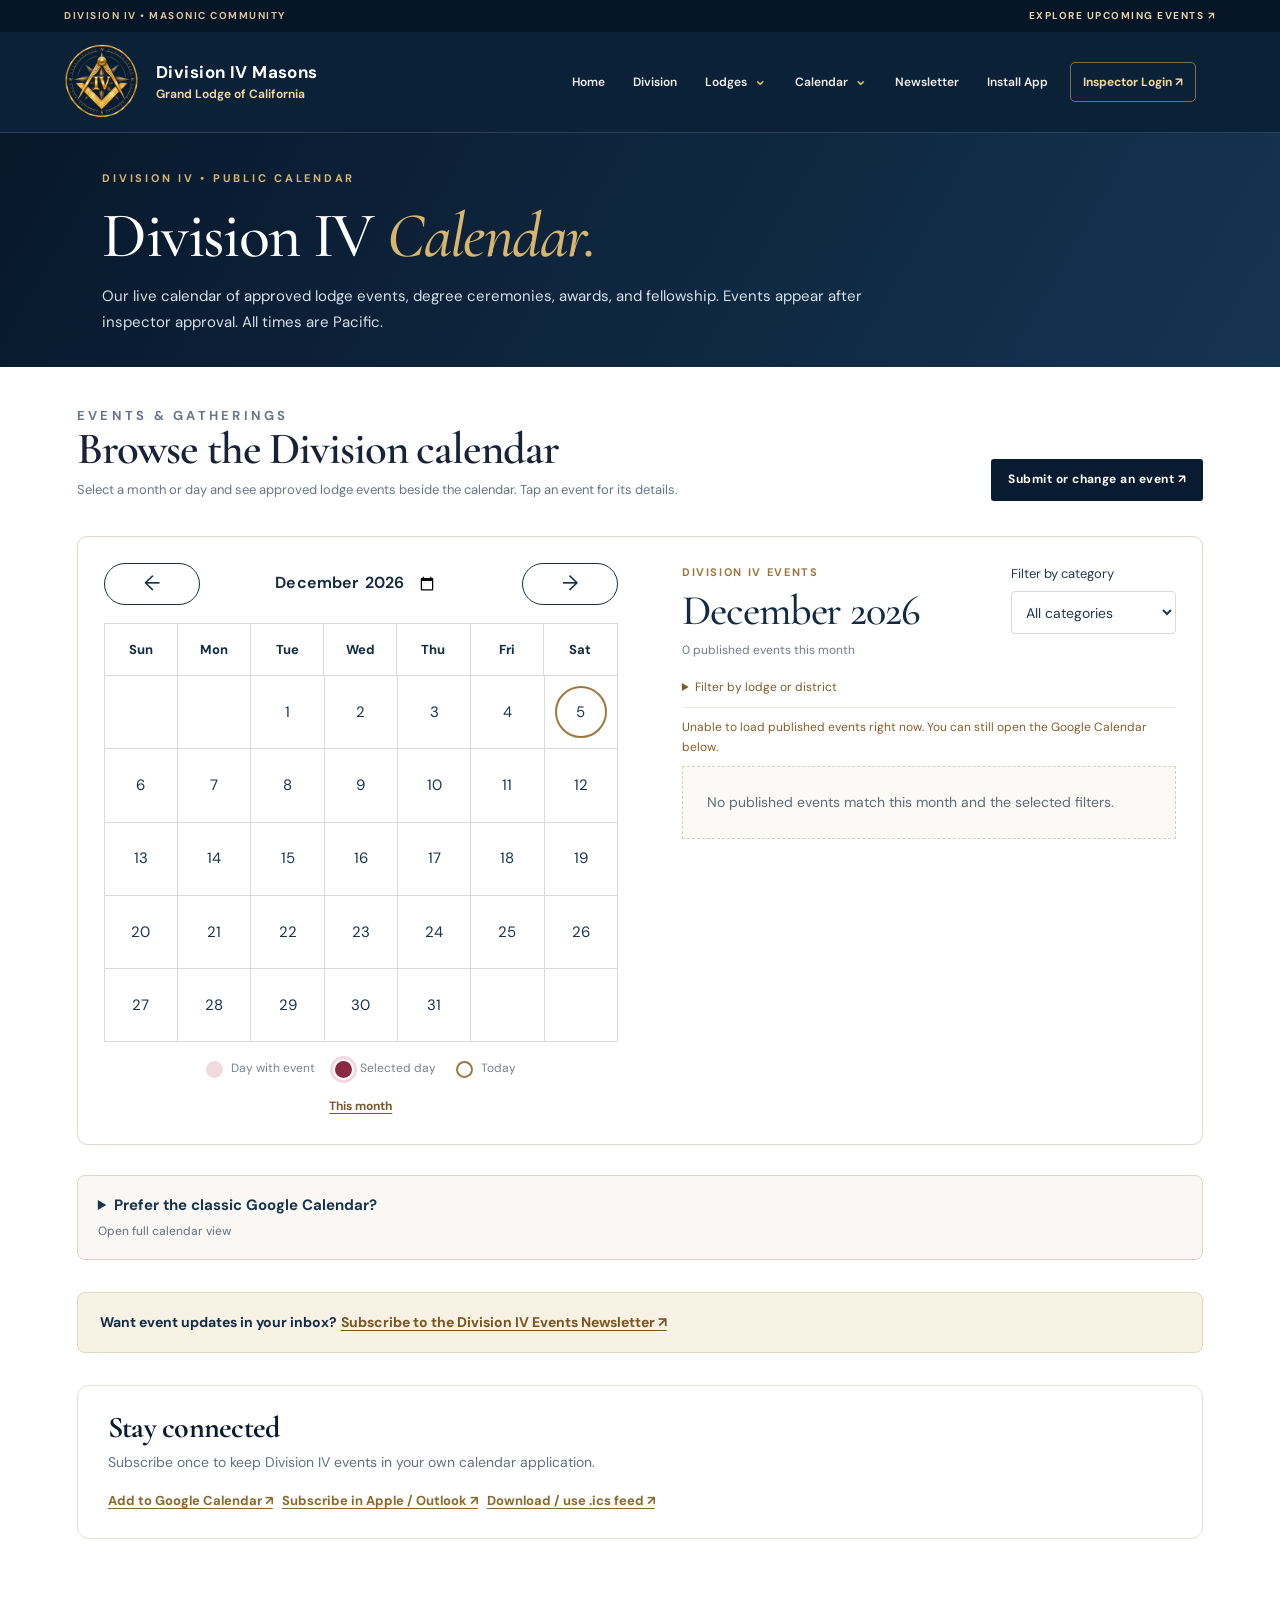
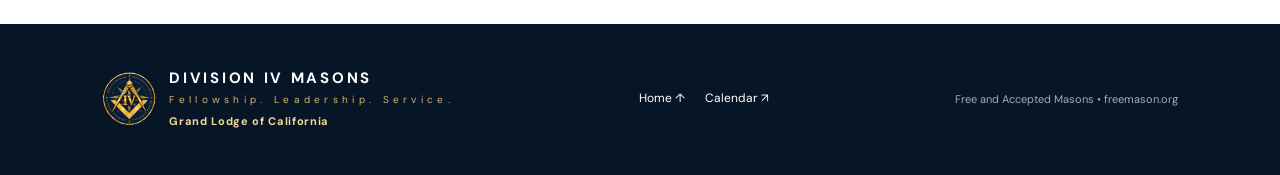
==== commit 38e36ede: "Place newsletter signup on homepage and link newsletter / app install in shared menu" ====
--- a/calendar/index.html
+++ b/calendar/index.html
@@ -1,4 +1,4 @@
-<!doctype html><html lang="en"><head><meta charset="utf-8"><meta name="viewport" content="width=device-width,initial-scale=1"><meta name="apple-mobile-web-app-title" content="Division IV"><link rel="manifest" href="/manifest.webmanifest"><meta name="theme-color" content="#091b31"><meta name="description" content="Browse Division IV Masonic events, degrees, schools of instruction, and lodge gatherings. See event dates, times, locations, and details."><title>Calendar | Division IV Masons</title><link rel="icon" type="image/x-icon" href="/assets/favicon.ico?v=20261028"><link rel="icon" type="image/png" sizes="256x256" href="/assets/favicon.png?v=20261028"><link rel="apple-touch-icon" sizes="180x180" href="/assets/apple-touch-icon.png?v=20261028"><link rel="stylesheet" href="/styles.css?v=16"><link rel="stylesheet" href="/shared/header.css?v=2">
+<!doctype html><html lang="en"><head><meta charset="utf-8"><meta name="viewport" content="width=device-width,initial-scale=1"><meta name="apple-mobile-web-app-title" content="Division IV"><link rel="manifest" href="/manifest.webmanifest"><meta name="theme-color" content="#091b31"><meta name="description" content="Browse Division IV Masonic events, degrees, schools of instruction, and lodge gatherings. See event dates, times, locations, and details."><title>Calendar | Division IV Masons</title><link rel="icon" type="image/x-icon" href="/assets/favicon.ico?v=20261028"><link rel="icon" type="image/png" sizes="256x256" href="/assets/favicon.png?v=20261028"><link rel="apple-touch-icon" sizes="180x180" href="/assets/apple-touch-icon.png?v=20261028"><link rel="stylesheet" href="/styles.css?v=17"><link rel="stylesheet" href="/shared/header.css?v=2">
 <link rel="canonical" href="https://divisionivmasons.org/calendar/">
 <meta property="og:type" content="website">
 <meta property="og:site_name" content="Division IV Masons">
@@ -56,19 +56,14 @@
   <div class="calendar-embed"><iframe title="Live Division IV Masonic Events Google Calendar" src="https://calendar.google.com/calendar/embed?src=dd8692800e837b4dd367c15738ed95f5fd198e95a30e9d7f1afb98ac3aa3fea5%40group.calendar.google.com&amp;ctz=America%2FLos_Angeles&amp;mode=MONTH&amp;showTitle=0&amp;showCalendars=0" loading="lazy" referrerpolicy="strict-origin-when-cross-origin" allowfullscreen></iframe></div>
   <p class="calendar-help">If Google Calendar doesn't display in your browser, <a id="calendar-external-link" href="https://calendar.google.com/calendar/embed?src=dd8692800e837b4dd367c15738ed95f5fd198e95a30e9d7f1afb98ac3aa3fea5%40group.calendar.google.com&amp;ctz=America%2FLos_Angeles" target="_blank" rel="noopener noreferrer"><u>open Google Calendar in a separate tab ↗</u></a>.</p>
 </details>
-<section id="newsletter-signup" class="division-newsletter-box" aria-labelledby="newsletter-signup-title">
-<p class="kicker">STAY INFORMED</p><h3 id="newsletter-signup-title">Division IV Events Newsletter</h3>
-<p>Monthly upcoming events and Monday updates when published calendar details change. Free and optional.</p>
-<form id="division-newsletter-form" hidden><label for="division-newsletter-email">Email address</label>
-<input id="division-newsletter-email" type="email" name="email" maxlength="250" autocomplete="email" placeholder="you@example.com" required>
-<input name="website" class="division-newsletter-honeypot" autocomplete="off" tabindex="-1" aria-hidden="true">
-<button class="btn navy" type="submit">Subscribe</button></form>
-<p id="division-newsletter-status" class="division-newsletter-status" role="status" aria-live="polite">Checking signup availability…</p>
-<p class="division-newsletter-privacy">Confirm your email address to subscribe. Every newsletter has an unsubscribe link.</p></section>
+<aside class="calendar-newsletter-link" id="newsletter-signup">
+  <p><strong>Want event updates in your inbox?</strong> <a href="/#newsletter-signup">Subscribe to the Division IV Events Newsletter ↗</a></p>
+  <p id="division-newsletter-status" class="division-newsletter-status" role="status" aria-live="polite" hidden></p>
+</aside>
 <div class="calendar-subscriptions"><h3>Stay connected</h3>
 <p>Subscribe once to keep Division IV events in your own calendar application.</p>
 <div class="calendar-buttons">
 <a href="https://calendar.google.com/calendar/u/0/r?cid=dd8692800e837b4dd367c15738ed95f5fd198e95a30e9d7f1afb98ac3aa3fea5%40group.calendar.google.com" target="_blank" rel="noopener noreferrer">Add to Google Calendar ↗</a>
 <a href="webcal://calendar.google.com/calendar/ical/dd8692800e837b4dd367c15738ed95f5fd198e95a30e9d7f1afb98ac3aa3fea5%40group.calendar.google.com/public/basic.ics">Subscribe in Apple / Outlook ↗</a>
 <a href="https://calendar.google.com/calendar/ical/dd8692800e837b4dd367c15738ed95f5fd198e95a30e9d7f1afb98ac3aa3fea5%40group.calendar.google.com/public/basic.ics" target="_blank" rel="noopener noreferrer">Download / use .ics feed ↗</a></div></div>
-</div></section></main><footer><div class="footer-brand"><img src="/assets/emblem.png?v=20261028b" alt=""><span class="division-wordmark"><strong>DIVISION IV MASONS</strong><small>Fellowship. Leadership. Service.</small><span class="brand-affiliation">Grand Lodge of California</span></span></div><div class="footer-links"><a href="/">Home ↑</a><a href="/calendar/">Calendar ↗</a></div><small>Free and Accepted Masons • <a href="https://freemason.org/" target="_blank" rel="noopener noreferrer">freemason.org</a></small></footer><script defer src="/shared/header.js?v=2"></script><script src="/script.js?v=3" defer></script><script src="/event-calendar.js?v=1" defer></script><script src="/month-calendar.js?v=2" defer></script><script src="/newsletter-public.js?v=1" defer></script></body></html>+</div></section></main><footer><div class="footer-brand"><img src="/assets/emblem.png?v=20261028b" alt=""><span class="division-wordmark"><strong>DIVISION IV MASONS</strong><small>Fellowship. Leadership. Service.</small><span class="brand-affiliation">Grand Lodge of California</span></span></div><div class="footer-links"><a href="/">Home ↑</a><a href="/calendar/">Calendar ↗</a></div><small>Free and Accepted Masons • <a href="https://freemason.org/" target="_blank" rel="noopener noreferrer">freemason.org</a></small></footer><script defer src="/shared/header.js?v=3"></script><script src="/script.js?v=4" defer></script><script src="/event-calendar.js?v=1" defer></script><script src="/month-calendar.js?v=2" defer></script><script src="/newsletter-public.js?v=2" defer></script></body></html>
--- a/styles.css
+++ b/styles.css
@@ -434,3 +434,27 @@
 .division-newsletter-box .division-newsletter-status{margin:12px 0 0;font-weight:600}
 .division-newsletter-box .division-newsletter-privacy{font-size:12px;color:#657485;margin:10px 0 0}
 .division-newsletter-honeypot{position:absolute!important;left:-9999px!important;opacity:0;height:1px;width:1px;pointer-events:none}
+
+
+/* Homepage newsletter signup: one public opt-in form, linked from shared navigation. */
+.home-newsletter{background:#fffdf8;padding:62px clamp(22px,6vw,94px) 68px;border-top:1px solid #e9dfcf;scroll-margin-top:110px}
+.home-newsletter-inner{max-width:1320px;margin:0 auto;display:grid;grid-template-columns:minmax(0,1.1fr) minmax(340px,.9fr);align-items:center;gap:clamp(26px,5vw,80px)}
+.home-newsletter-copy .kicker{color:#8b692f;margin:0 0 14px}
+.home-newsletter-copy h2{font-size:clamp(37px,4vw,58px);line-height:1.05;color:#122b43;margin:0 0 20px}
+.home-newsletter-copy h2 em{color:#966f32}
+.home-newsletter-copy>p:not(.kicker){font-size:15px;line-height:1.85;max-width:650px;color:#435667;margin:0 0 14px}
+.home-newsletter-copy .home-newsletter-free{font-size:12px!important;font-weight:700;color:#826132!important}
+.home-newsletter .home-newsletter-card{margin:0;padding:30px 33px;background:#f8f2e5;box-shadow:0 12px 38px #15263b12}
+.home-newsletter .home-newsletter-card h3{font-size:35px;line-height:1.1}
+.home-newsletter .home-newsletter-card form{display:grid;grid-template-columns:minmax(0,1fr) auto;align-items:end;gap:10px}
+.home-newsletter .home-newsletter-card form[hidden]{display:none}
+.home-newsletter .home-newsletter-card label{grid-column:1/-1}
+.home-newsletter .home-newsletter-card input[type=email]{width:100%;min-width:0;min-height:46px}
+.home-newsletter .home-newsletter-card button{min-height:46px}
+.calendar-newsletter-link{margin:32px 0 0;padding:18px 22px;background:#f8f2e5;border:1px solid #e1d6bf;border-radius:8px;color:#142b47}
+.calendar-newsletter-link p{font-size:14px;line-height:1.65;margin:0}
+.calendar-newsletter-link a{color:#795520;font-weight:700;text-decoration:underline;text-underline-offset:3px}
+.calendar-newsletter-link a:hover{color:#142b47}
+.calendar-newsletter-link .division-newsletter-status:not([hidden]){margin-top:12px;font-weight:700}
+@media(max-width:850px){.home-newsletter-inner{grid-template-columns:1fr;gap:24px}.home-newsletter{padding:48px 23px 55px}}
+@media(max-width:480px){.home-newsletter .home-newsletter-card{padding:24px 20px}.home-newsletter .home-newsletter-card form{grid-template-columns:1fr}.home-newsletter .home-newsletter-card label{grid-column:1}.home-newsletter .home-newsletter-card button{width:100%}.home-newsletter-copy h2{font-size:37px}}
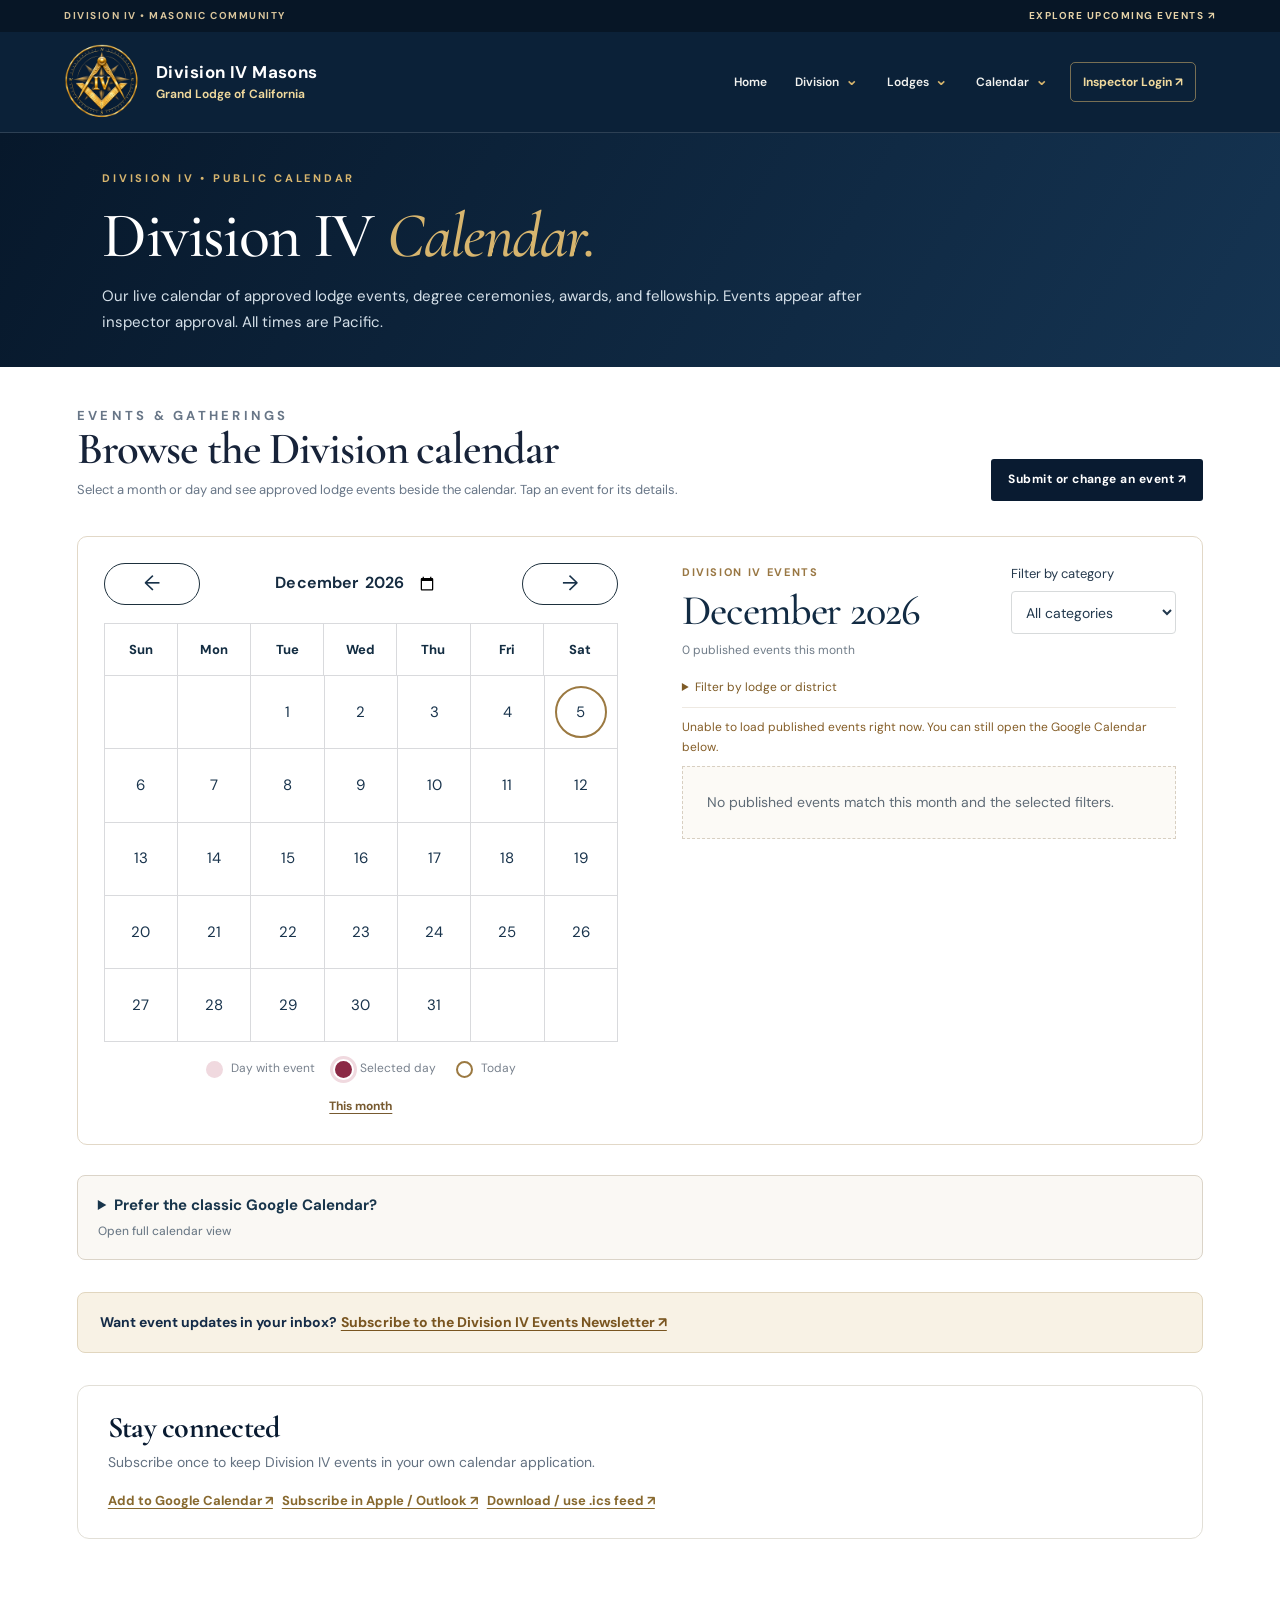
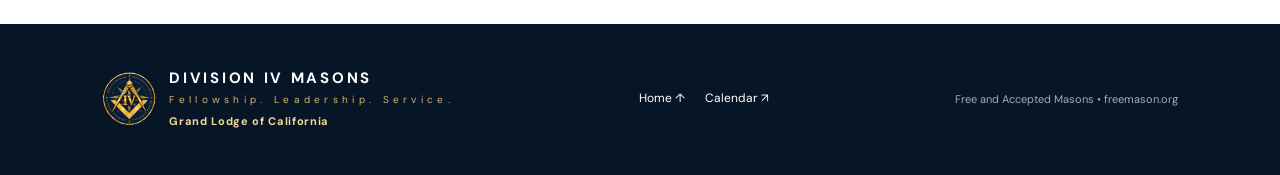
==== commit 3359f515: "Manage Newsletter and Install App through site navigation dropdown settings" ====
--- a/calendar/index.html
+++ b/calendar/index.html
@@ -66,4 +66,4 @@
 <a href="https://calendar.google.com/calendar/u/0/r?cid=dd8692800e837b4dd367c15738ed95f5fd198e95a30e9d7f1afb98ac3aa3fea5%40group.calendar.google.com" target="_blank" rel="noopener noreferrer">Add to Google Calendar ↗</a>
 <a href="webcal://calendar.google.com/calendar/ical/dd8692800e837b4dd367c15738ed95f5fd198e95a30e9d7f1afb98ac3aa3fea5%40group.calendar.google.com/public/basic.ics">Subscribe in Apple / Outlook ↗</a>
 <a href="https://calendar.google.com/calendar/ical/dd8692800e837b4dd367c15738ed95f5fd198e95a30e9d7f1afb98ac3aa3fea5%40group.calendar.google.com/public/basic.ics" target="_blank" rel="noopener noreferrer">Download / use .ics feed ↗</a></div></div>
-</div></section></main><footer><div class="footer-brand"><img src="/assets/emblem.png?v=20261028b" alt=""><span class="division-wordmark"><strong>DIVISION IV MASONS</strong><small>Fellowship. Leadership. Service.</small><span class="brand-affiliation">Grand Lodge of California</span></span></div><div class="footer-links"><a href="/">Home ↑</a><a href="/calendar/">Calendar ↗</a></div><small>Free and Accepted Masons • <a href="https://freemason.org/" target="_blank" rel="noopener noreferrer">freemason.org</a></small></footer><script defer src="/shared/header.js?v=3"></script><script src="/script.js?v=4" defer></script><script src="/event-calendar.js?v=1" defer></script><script src="/month-calendar.js?v=2" defer></script><script src="/newsletter-public.js?v=2" defer></script></body></html>+</div></section></main><footer><div class="footer-brand"><img src="/assets/emblem.png?v=20261028b" alt=""><span class="division-wordmark"><strong>DIVISION IV MASONS</strong><small>Fellowship. Leadership. Service.</small><span class="brand-affiliation">Grand Lodge of California</span></span></div><div class="footer-links"><a href="/">Home ↑</a><a href="/calendar/">Calendar ↗</a></div><small>Free and Accepted Masons • <a href="https://freemason.org/" target="_blank" rel="noopener noreferrer">freemason.org</a></small></footer><script defer src="/shared/header.js?v=4"></script><script src="/script.js?v=5" defer></script><script src="/event-calendar.js?v=1" defer></script><script src="/month-calendar.js?v=2" defer></script><script src="/newsletter-public.js?v=2" defer></script></body></html>
